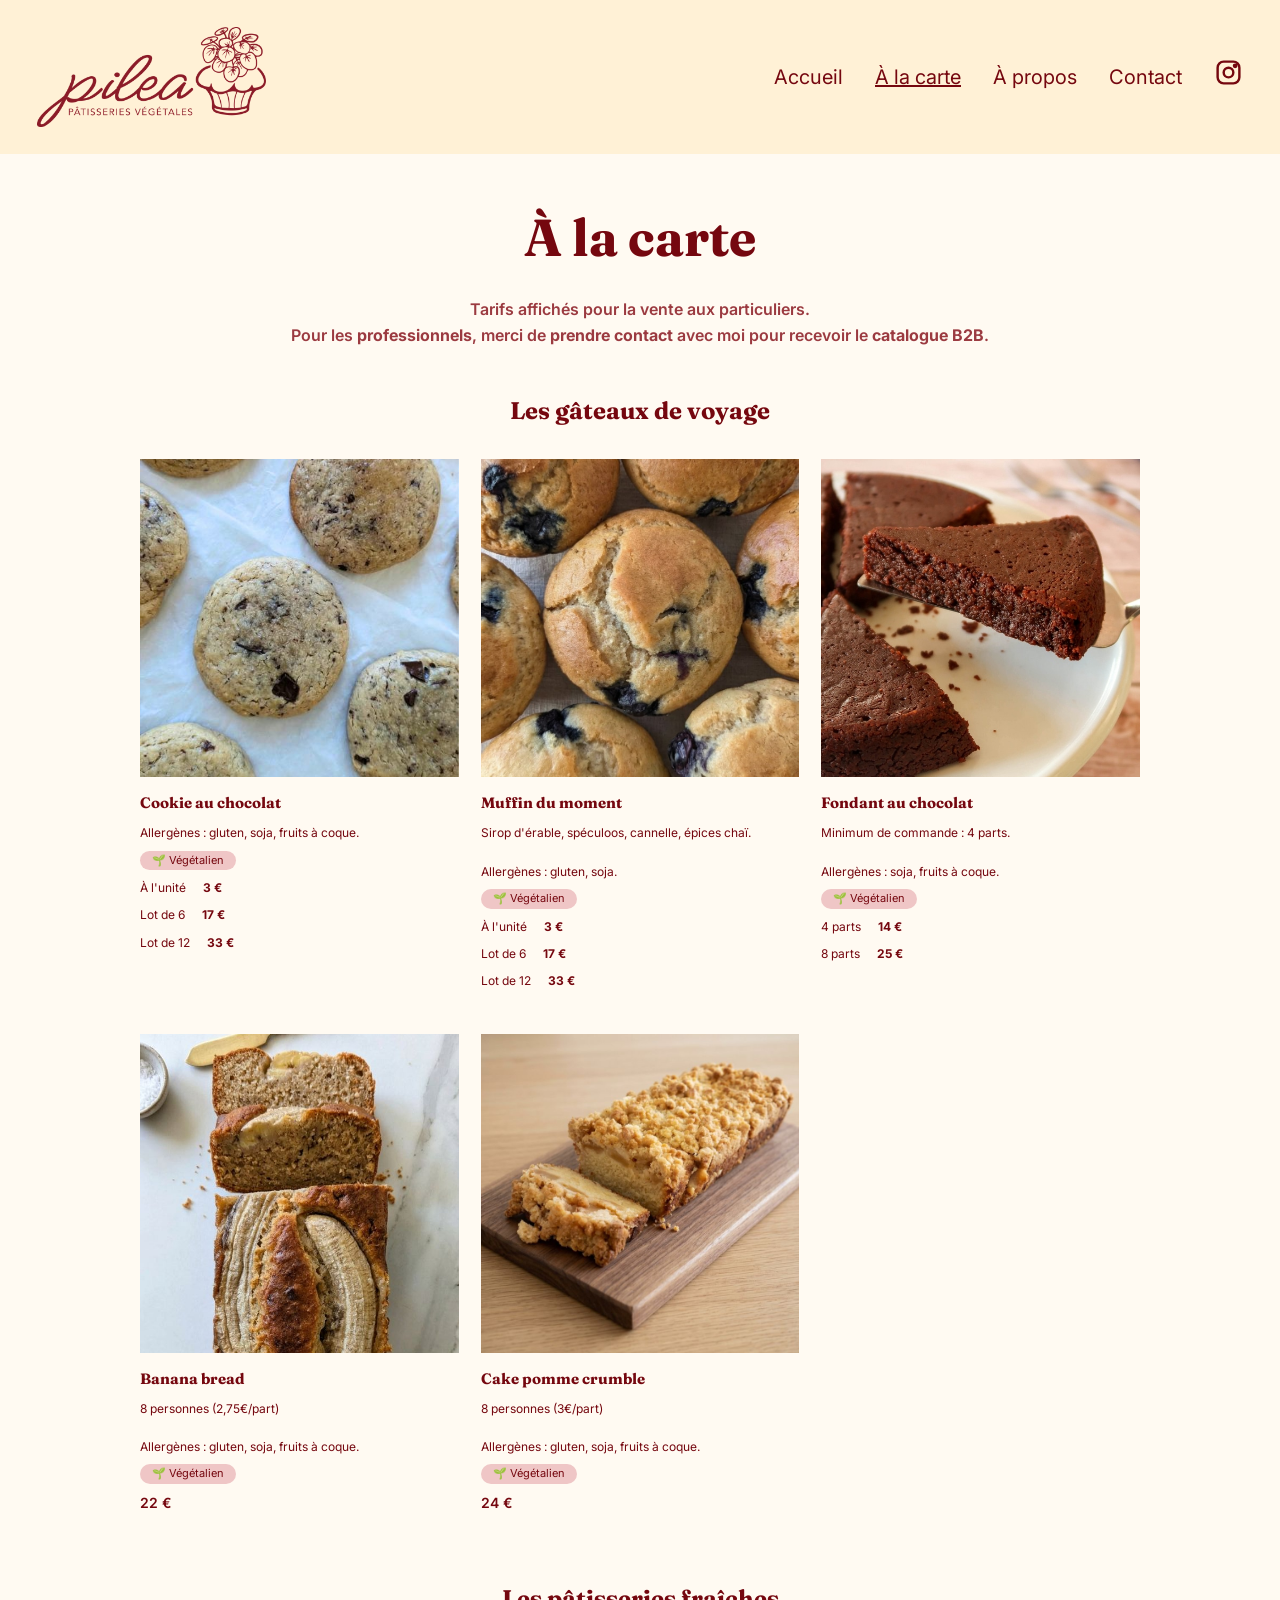
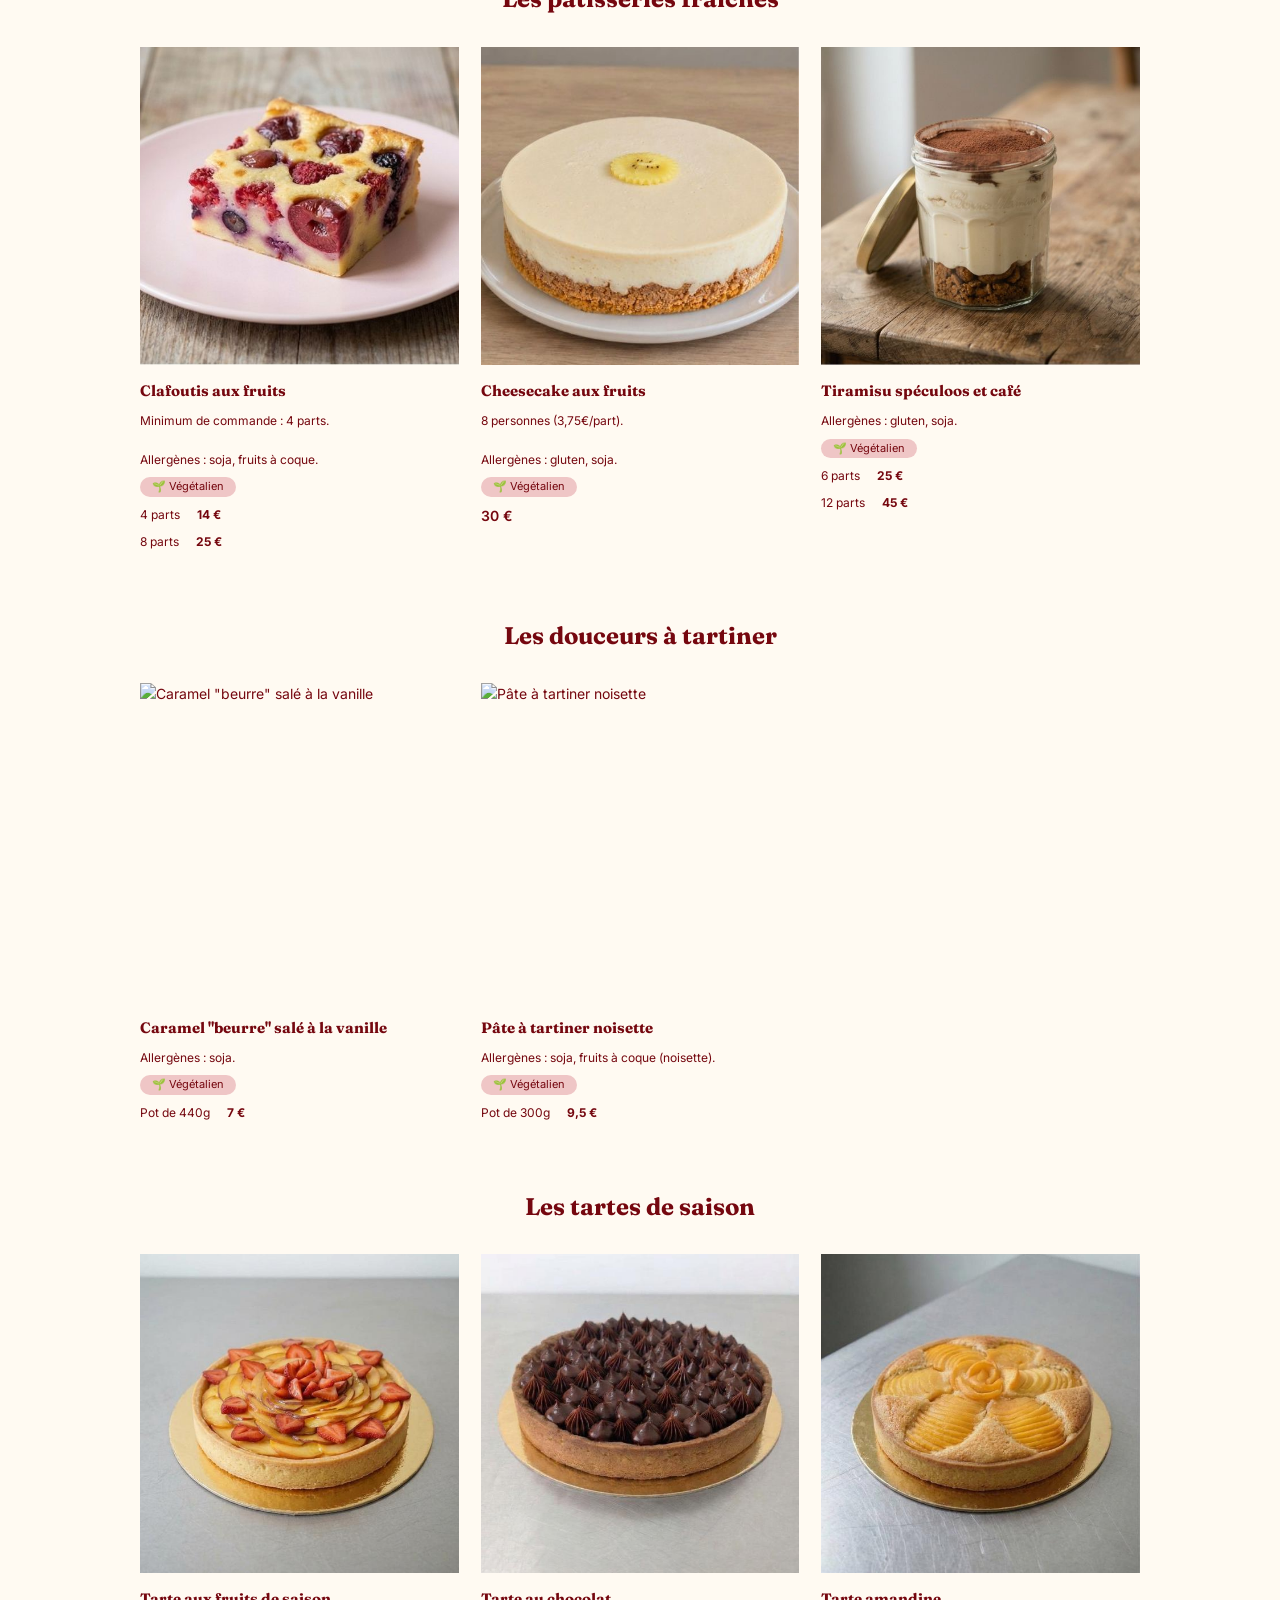
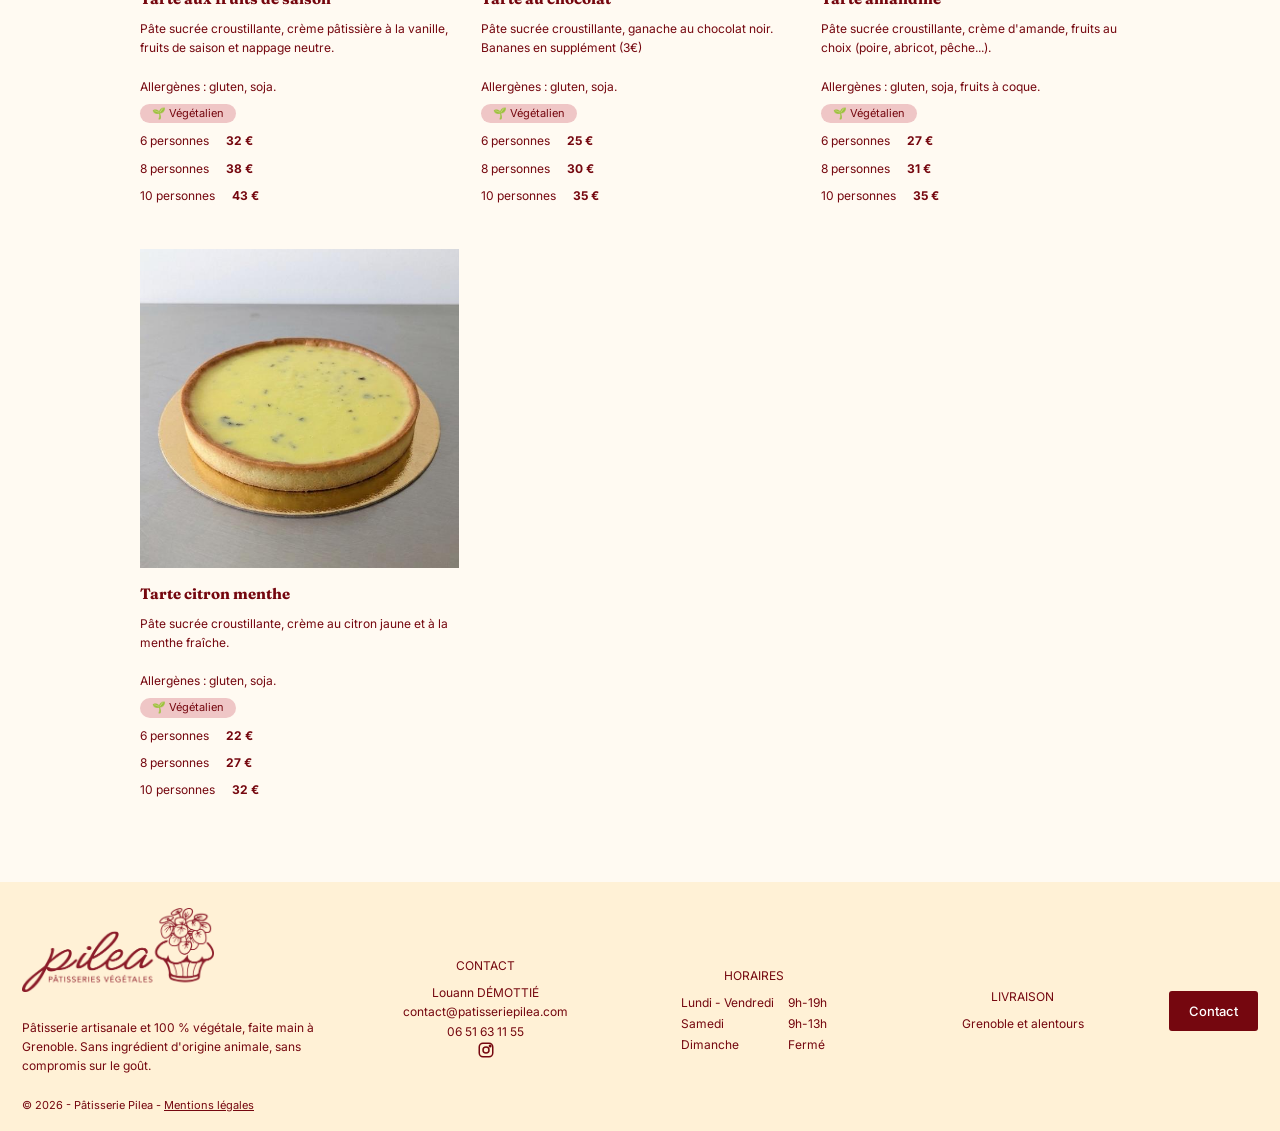
==== carte.html @ 34b0020c "Add files via upload" ====
<!DOCTYPE html>
<html lang="fr">
<head>
  <meta charset="utf-8">
  <meta name="viewport" content="width=device-width, initial-scale=1, viewport-fit=cover">
  <title>Pâtisserie Pilea - À la carte</title>
  <link rel="stylesheet" href="https://fonts.googleapis.com/css2?family=Fraunces:opsz,wght@9..144,400;9..144,600;9..144,700&family=Inter:wght@400;500;600&display=swap">
  <link rel="stylesheet" href="style.css">
  <link rel="icon" href="favicon.ico" sizes="any">
  <link rel="icon" type="image/png" sizes="32x32" href="favicon-32.png">
  <link rel="icon" type="image/png" sizes="192x192" href="favicon-192.png">
  <link rel="apple-touch-icon" href="apple-touch-icon.png">
</head>
<body data-default-page="carte">
  <header>
    <a class="logo" href="index.html#accueil" aria-label="Pâtisserie Pilea – retour à l'accueil"><img src="images/logo-pilea.png" alt="Pilea – Pâtisseries végétales"></a>
    <nav>
      <a href="index.html#accueil" data-p="accueil">Accueil</a>
      <a href="carte.html#carte" data-p="carte">À la carte</a>
      <a href="propos.html#apropos" data-p="apropos">À propos</a>
      <a href="contact.html#contact" data-p="contact">Contact</a>
      <a class="ig" href="https://www.instagram.com/patisserie_pilea/" aria-label="Instagram" target="_blank" rel="noopener">
        <svg viewBox="0 0 24 24" fill="none" stroke="currentColor" stroke-width="2">
          <rect x="3" y="3" width="18" height="18" rx="5"/>
          <circle cx="12" cy="12" r="4"/>
          <circle cx="17.5" cy="6.5" r="1" fill="currentColor"/>
        </svg>
      </a>
    </nav>
  </header>

  <main>
    <section class="page hero" id="accueil">
      <h1>La gourmandise<br>a du bon.</h1>
      <p>Des pâtisseries artisanales et 100% végétales, pour toutes vos envies gourmandes !<br>Petites ou grandes occasions, commande ponctuelle ou collaboration professionnelle : il y a toujours une bonne raison de se faire plaisir avec Pilea 🌱</p>
      <div class="hero-btns">
        <a class="btn" href="carte.html#carte">Voir la carte</a>
        <a class="btn" href="contact.html#contact">Organiser un événement</a>
        <a class="btn" href="contact.html#contact">Devenir partenaire professionnel</a>
      </div>
    </section>

    <section class="page" id="carte">
      <div class="menu">
        <h1 class="title" style="padding-bottom:18px">À la carte</h1>
        <p class="intro">Tarifs affichés pour la vente aux particuliers.<br>Pour les <b>professionnels</b>, merci de <b>prendre contact</b> avec moi pour recevoir le <b>catalogue B2B</b>.</p>
        <h2>Les gâteaux de voyage</h2>
        <div class="grid" id="g1"></div>
        <h2>Les pâtisseries fraîches</h2>
        <div class="grid" id="g2"></div>
        <h2>Les douceurs à tartiner</h2>
        <div class="grid" id="g4"></div>
        <h2>Les tartes de saison</h2>
        <div class="grid" id="g3"></div>
      </div>
    </section>

    <section class="page" id="apropos">
      <div class="band"><h1 class="title" style="padding:40px 16px">À propos</h1></div>
      <div class="split">
        <img data-k="piping" alt="Dressage d'une crème à la poche">
        <div class="txt" style="background:var(--bg)">
          <h2>L'univers de Pilea</h2>
          <p>Le Pilea est une plante qui grandit et se multiplie, symbole de mon envie de faire de Pâtisserie Pilea un <b>projet vivant</b>, appelé à grandir et <b>se partager</b>.</p>
          <p>Titulaire du CAP Pâtissier, j'ai exploré différents univers, de la boulangerie traditionnelle au coffee shop vegan, en passant par la restauration et la production à grande échelle. Ces expériences ont nourri une même envie : créer une pâtisserie qui ait du sens, <b>sans renoncer au plaisir</b>.</p>
          <p>Végétarienne pour des raisons éthiques et écologiques, j'ai découvert la pâtisserie végétale avec curiosité, mais aussi quelques appréhensions. Pourtant, j'ai vite réalisé qu'elle pouvait être tout aussi gourmande que la pâtisserie traditionnelle, et parfois même davantage ! <b>Se faire plaisir</b> tout en étant <b>en accord avec mes convictions</b>, c'est possible.</p>
        </div>
      </div>
      <div class="split band">
        <div class="txt">
          <h2 style="font-weight:400">La pâtisserie végétale :<br><b style="font-weight:700">un terrain de jeu infini</b></h2>
          <p>Avec un peu de curiosité et beaucoup de gourmandise, la pâtisserie végétale est illimitée et sans compromis.</p>
          <p>Pilea Pâtisserie, c'est <b>partager cette conviction avec vous</b>, une création après l'autre.</p>
        </div>
        <img data-k="brownie" alt="Brownies vegan">
      </div>
    </section>

    <section class="page" id="contact">
      <div class="split band">
        <form id="f">
          <label for="n">Nom *</label><input id="n" type="text" required>
          <label for="e">E-mail *</label><input id="e" type="email" required>
          <label for="t">Téléphone *</label><input id="t" type="tel" required>
          <label>Type de demande *</label>
          <div class="radios">
            <label><input type="radio" name="r" value="Particulier" required>Particulier</label>
            <label><input type="radio" name="r" value="Professionnel">Professionnel</label>
            <label><input type="radio" name="r" value="Événement">Événement</label>
          </div>
          <label for="m">Demande</label><textarea id="m" rows="5"></textarea>
          <button class="send" type="submit">Envoyer</button>
          <p id="msg" role="status" style="margin:10px 0 0"></p>
        </form>
        <img data-k="fraises" alt="Tartelettes aux fraises">
      </div>
    </section>

    <section class="page legal-wrap" id="mentions">
      <h1 class="title">Mentions légales &amp; Confidentialité</h1>
      <div class="legal">
        <p>Conformément à l'article 6 de la loi n° 2004-575 du 21 juin 2004 pour la confiance dans l'économie numérique (LCEN), voici les informations légales relatives au site <b>patisseriepilea.com</b>.</p>

        <h2>1. Éditeur du site</h2>
        <ul>
          <li>Dénomination commerciale : Pâtisserie Pilea</li>
          <li>Forme juridique : Entrepreneur individuel (EI) – micro-entreprise</li>
          <li>Nom &amp; prénom de l'entrepreneur : Louann Démottié</li>
          <li>Activité : pâtisserie artisanale 100 % végétale</li>
          <li>Adresse du siège / domicile professionnel : Boulevard Clémenceau, 38100 Grenoble, France</li>
          <li>SIREN / SIRET : 132 285 040 / 132 285 040 00011</li>
          <li>Immatriculation au Répertoire des métiers : 132 285 040 RM 38</li>
          <li>TVA : TVA non applicable, art. 293 B du Code général des impôts (CGI)</li>
          <li>Téléphone : 06 51 63 11 55</li>
          <li>Adresse e-mail : <a href="mailto:contact@patisseriepilea.com">contact@patisseriepilea.com</a></li>
          <li>Site web : <a href="https://patisseriepilea.com">https://patisseriepilea.com</a></li>
        </ul>

        <h2>2. Directeur de la publication</h2>
        <ul>
          <li>Louann Démottié, entrepreneur individuel, éditrice du site.</li>
          <li>Contact : <a href="mailto:contact@patisseriepilea.com">contact@patisseriepilea.com</a></li>
        </ul>

        <h2>3. Hébergement et nom de domaine</h2>
        <ul>
          <li>Hébergeur : GitHub, Inc. (service GitHub Pages)</li>
          <li>Adresse : 88 Colin P. Kelly Jr. Street, San Francisco, CA 94107, États-Unis</li>
          <li>Téléphone : +1 877 448 4820</li>
          <li>Site web : <a href="https://pages.github.com">https://pages.github.com</a></li>
          <li>Nom de domaine et messagerie : OVH SAS, 2 rue Kellermann, 59100 Roubaix, France – <a href="https://www.ovhcloud.com">https://www.ovhcloud.com</a></li>
        </ul>

        <h2>4. Propriété intellectuelle</h2>
        <p>L'ensemble des contenus de ce site (textes, photographies, visuels, logo, mise en page) est protégé par le droit d'auteur. Sauf mention contraire, tous droits sont réservés à Pâtisserie Pilea. Toute reproduction, représentation, modification ou diffusion, totale ou partielle, sans autorisation écrite préalable est interdite.</p>

        <h2>5. Protection des données personnelles (RGPD)</h2>
        <p>Conformément au Règlement général sur la protection des données (RGPD) et à la loi « Informatique et Libertés » du 6 janvier 1978 modifiée :</p>
        <ul>
          <li>Responsable du traitement : Pâtisserie Pilea, représentée par Louann Démottié (<a href="mailto:contact@patisseriepilea.com">contact@patisseriepilea.com</a>).</li>
          <li>Données collectées : via le formulaire de contact, votre nom, votre adresse e-mail, votre numéro de téléphone, le type de demande et le contenu de votre message.</li>
          <li>Finalités : répondre à vos demandes, établir des devis et des contrats, et assurer le suivi de la relation client.</li>
          <li>Base légale : votre consentement (envoi volontaire du formulaire) et, lorsque vous demandez un devis ou une commande, l'exécution de mesures précontractuelles prises à votre demande.</li>
          <li>Conservation : les données sont conservées le temps nécessaire au traitement de votre demande, puis au maximum 3 ans après le dernier contact pour les prospects, ou selon les obligations légales pour les documents comptables.</li>
          <li>Destinataires : aucune donnée personnelle n'est vendue ni cédée à des tiers. Elles sont accessibles uniquement à Pâtisserie Pilea et à ses prestataires techniques strictement nécessaires : le service d'acheminement du formulaire (FormSubmit) et la messagerie OVH. Certains prestataires peuvent être situés hors de l'Union européenne ; les transferts sont alors encadrés conformément au RGPD.</li>
          <li>Vos droits : vous disposez d'un droit d'accès, de rectification, d'effacement, de limitation du traitement, d'opposition, de portabilité de vos données, ainsi que du droit de retirer votre consentement à tout moment et de définir des directives sur le sort de vos données après votre décès. Pour exercer ces droits, écrivez à : <a href="mailto:contact@patisseriepilea.com">contact@patisseriepilea.com</a>. Une réponse vous sera apportée dans un délai maximal d'un mois.</li>
          <li>Réclamation : si vous estimez que vos droits ne sont pas respectés, vous pouvez adresser une réclamation à la CNIL (Commission nationale de l'informatique et des libertés), 3 place de Fontenoy, TSA 80715, 75334 Paris Cedex 07, sur <a href="https://www.cnil.fr">cnil.fr</a>.</li>
        </ul>

        <h2>6. Cookies et services tiers</h2>
        <ul>
          <li>Ce site n'utilise aucun cookie publicitaire, de suivi ou de mesure d'audience.</li>
          <li>Les polices de caractères sont chargées depuis le service Google Fonts, ce qui transmet votre adresse IP à Google lors de la consultation du site.</li>
          <li>Comme tout hébergeur, GitHub peut enregistrer des données techniques de connexion (adresse IP, date et heure de consultation).</li>
          <li>Le site contient des liens vers des sites tiers (par exemple Instagram), dont Pâtisserie Pilea n'est pas responsable du contenu ni des pratiques de confidentialité.</li>
        </ul>

        <h2>7. Médiation de la consommation</h2>
        <p>Conformément aux articles L.611-1 et suivants du Code de la consommation, tout consommateur a le droit de recourir gratuitement à un médiateur de la consommation en vue de la résolution amiable d'un litige qui l'oppose à un professionnel. Médiateur désigné : [nom, adresse postale et site web du médiateur à compléter].</p>

        <h2>8. Droit applicable</h2>
        <p>Le présent site et ses mentions légales sont soumis au droit français. Pour toute question relative à ces mentions, vous pouvez écrire à <a href="mailto:contact@patisseriepilea.com">contact@patisseriepilea.com</a>.</p>
        <p>Dernière mise à jour : 12 novembre 2026.</p>
      </div>
    </section>
  </main>

  <footer>
    <div>
      <a class="logo" href="index.html#accueil" aria-label="Pâtisserie Pilea – retour à l'accueil"><img src="images/logo-pilea.png" alt="Pilea – Pâtisseries végétales"></a>
      <p>Pâtisserie artisanale et 100 % végétale, faite main à Grenoble. Sans ingrédient d'origine animale, sans compromis sur le goût.</p>
    </div>
    <div class="c">
      <h4>CONTACT</h4>
      Louann DÉMOTTIÉ<br>
      <a href="mailto:contact@patisseriepilea.com" style="text-decoration:none">contact@patisseriepilea.com</a><br>
      06 51 63 11 55<br>
      <a class="ig" href="https://www.instagram.com/patisserie_pilea/" aria-label="Instagram" target="_blank" rel="noopener">
        <svg viewBox="0 0 24 24" fill="none" stroke="currentColor" stroke-width="2">
          <rect x="3" y="3" width="18" height="18" rx="5"/>
          <circle cx="12" cy="12" r="4"/>
          <circle cx="17.5" cy="6.5" r="1" fill="currentColor"/>
        </svg>
      </a>
    </div>
    <div>
      <h4>HORAIRES</h4>
      <div class="hrs">
        <span>Lundi - Vendredi</span><span>9h-19h</span>
        <span>Samedi</span><span>9h-13h</span>
        <span>Dimanche</span><span>Fermé</span>
      </div>
    </div>
    <div class="c">
      <h4>LIVRAISON</h4>Grenoble et alentours
    </div>
    <a class="btn fbtn" href="contact.html#contact">Contact</a>
    <div class="copy">© 2026 - Pâtisserie Pilea - <a href="index.html#mentions">Mentions légales</a></div>
  </footer>

  <script src="script.js"></script>
</body>
</html>
---- style.css ----
:root {
--bg: #FFFAF2;
--cream: #FFF1D6;
--wine: #75070F;
--rose: #EFC6C6;
--soft: #9B3A40;
color-scheme: light;
box-sizing: border-box;
padding-top: env(safe-area-inset-top, 0px);
padding-bottom: env(safe-area-inset-bottom, 0px);
}

html {
scroll-padding-top: env(safe-area-inset-top, 0px);
}

*, *:before, *:after {
box-sizing: inherit;
}

body {
margin: 0;
background: var(--bg);
color: var(--wine);
font: 14px/1.6 Inter, Arial, sans-serif;
}

h1, h2, h3, .logo {
font-family: Fraunces, Georgia, serif;
margin: 0;
}

a {
color: inherit;
}

header {
background: var(--cream);
display: flex;
justify-content: space-between;
align-items: center;
gap: 16px;
flex-wrap: wrap;
padding: 27px 37px;
}

.logo {
font-size: 48px;
font-weight: 700;
text-decoration: none;
line-height: 1.1;
display: block;
}

.logo img {
display: block;
height: 100px;
width: auto;
max-width: 100%;
}

.tag {
font: 500 16px Inter;
letter-spacing: .2em;
text-transform: uppercase;
display: block;
}

nav {
display: flex;
gap: 32px;
align-items: center;
font-size: 20px;
}

nav a {
text-decoration: none;
}

nav a.on {
text-decoration: underline;
}

nav svg, .ig svg {
width: 29px;
height: 29px;
}

.page:not(.on) {
display: none;
}

.page.on {
display: block;
}

.band {
background: var(--wine);
color: #fff;
}

.hero {
background: var(--cream) center 35%/cover no-repeat;
min-height: max(calc(100vh - 130px), 60vw);
min-height: max(calc(100svh - 130px), 60vw);
flex-direction: column;
justify-content: center;
padding: 64px 8vw;
}

.hero.on {
display: flex;
}

.hero h1 {
font-size: clamp(38px, 8vw, 92px);
line-height: 1;
font-weight: 700;
}

.hero p {
font: 400 clamp(20px, 2.6vw, 28px)/1.4 Fraunces, serif;
max-width: 26em;
margin: 24px 0 32px;
}

.btn {
display: inline-block;
background: var(--wine);
color: #fff;
border: 0;
padding: 12px 28px;
font: 500 13px Inter;
border-radius: 3px;
text-decoration: none;
cursor: pointer;
align-self: flex-start;
}

.hero-btns {
display: flex;
flex-wrap: wrap;
gap: 12px;
}

.btn:focus-visible, input:focus-visible, textarea:focus-visible, nav a:focus-visible {
outline: 2px solid var(--rose);
outline-offset: 2px;
}

.title {
font-size: clamp(36px, 5vw, 52px);
text-align: center;
padding: 42px 16px;
font-weight: 700;
}

.split {
display: grid;
grid-template-columns: 1fr 1fr;
}

.split > * {
min-height: 340px;
}

.split img {
width: 100%;
height: 100%;
object-fit: cover;
display: block;
}

.txt {
display: flex;
flex-direction: column;
justify-content: center;
align-items: center;
text-align: center;
padding: 40px 8%;
gap: 14px;
}

.txt p {
margin: 0;
max-width: 34em;
}

.txt h2 {
font-size: clamp(28px, 3.4vw, 40px);
}

.menu {
max-width: 1040px;
margin: 0 auto;
padding: 0 20px 60px;
text-align: center;
}

.menu .intro {
color: var(--soft);
font-weight: 600;
font-size: 16px;
margin: 0 0 6px;
}

.menu h2 {
font-size: 24px;
margin-top: 44px;
margin-bottom: 28px;
}

.menu .sub {
color: var(--soft);
font-size: 12px;
max-width: 50em;
margin: 4px auto 20px;
}

.grid {
display: grid;
grid-template-columns: repeat(auto-fill, minmax(250px, 1fr));
gap: 22px;
text-align: left;
}

/* Cartes produits : même espacements qu'avant, mais sans bulle ni encadré */
.card {
display: flex;
flex-direction: column;
align-items: flex-start;
gap: 8px;
background: none;
border: 0;
border-radius: 0;
padding: 0 0 22px;
}

.card img {
display: block;
width: 100%;
aspect-ratio: 1;
object-fit: cover;
border-radius: 0;
}

.card h3 {
font-size: 15px;
margin-top: 6px;
}

.card p {
margin: 0;
font-size: 12px;
}

/* Espace entre le libellé (ex. « Lot de 6 ») et son prix */
.card p b {
margin-left: 14px;
}

.badge {
background: var(--rose);
border-radius: 99px;
padding: 1px 12px;
font-size: 11px;
}

.price {
font-weight: 600;
}

form {
display: flex;
flex-direction: column;
gap: 6px;
padding: 36px 8%;
font-size: 12px;
}

label {
margin-top: 12px;
}

input[type=text], input[type=email], input[type=tel], textarea {
width: 100%;
background: transparent;
border: 1px solid rgba(255, 255, 255, .45);
color: #fff;
padding: 10px;
font: inherit;
font-size: 13px;
}

.radios {
display: flex;
gap: 22px;
flex-wrap: wrap;
}

.radios label {
margin: 0;
display: flex;
gap: 7px;
align-items: center;
}

.send {
background: var(--bg);
color: var(--wine);
border: 0;
padding: 11px;
margin-top: 20px;
font: inherit;
cursor: pointer;
}

.legal {
max-width: 900px;
margin: 0 auto;
padding: 40px 24px 70px;
font-size: 12px;
color: #fff;
}

.legal h2 {
font: 600 13px Inter;
margin: 26px 0 8px;
}

.legal ul {
margin: 0;
padding-left: 22px;
}

.legal-wrap {
background: var(--wine);
}

.legal-wrap .title {
color:#fff2db;
text-align: left;
max-width: 900px;
margin: 0 auto;
padding: 42px 24px 0;
}

footer {
background: var(--cream);
display: grid;
grid-template-columns: 1.3fr 1fr 1fr 1fr auto;
gap: 24px;
align-items: start;
padding: 26px 22px 16px;
font-size: 12px;
}

footer h4 {
font: 400 12px Inter;
margin: 0 0 10px;
text-align: center;
}

footer .logo img {
height: 84px;
margin-bottom: 26px;
}

footer .ig svg {
width: 18px;
height: 18px;
}

footer p {
margin: 6px 0 0;
}

.c {
text-align: center;
}

.hrs {
display: grid;
grid-template-columns: auto auto;
gap: 2px 14px;
justify-content: center;
}

.copy {
grid-column: 1/-1;
font-size: 11px;
}

/* Bandeau du bas (ordinateur) : copyright sous le texte à gauche,
   Contact / Horaires / Livraison / bouton centrés verticalement */
@media (min-width: 761px) {
footer {
row-gap: 0;
}
footer > div:nth-child(1) {
grid-column: 1;
grid-row: 1;
}
footer > .copy {
grid-column: 1;
grid-row: 2;
margin-top: 22px;
}
footer > div:nth-child(n+2):not(.copy), footer > .fbtn {
grid-row: 1 / span 2;
align-self: center;
}
}

.fbtn {
padding: 12px 20px;
}

@media(max-width: 760px) {
.hero-btns {
display: grid;
grid-template-columns: repeat(3, 1fr);
gap: 8px;
}
.hero-btns .btn {
align-self: stretch;
display: flex;
align-items: center;
justify-content: center;
text-align: center;
padding: 12px 6px;
font-size: 12px;
line-height: 1.25;
min-height: 52px;
}
header {
justify-content: center;
text-align: center;
padding: 18px 14px;
}
.logo img {
height: 62px;
}
footer .logo img {
height: 70px;
}
.tag {
font-size: 10.5px;
letter-spacing: .12em;
}
nav {
gap: 10px 18px;
flex-wrap: wrap;
font-size: 16px;
justify-content: center;
}
.hero {
padding: 48px 6vw;
background-position: 50% center;
}
.split > * {
min-height: 240px;
}
.txt {
padding: 32px 7%;
}
form {
padding: 28px 6%;
}
.menu {
padding: 0 14px 50px;
}
.split {
grid-template-columns: 1fr;
}
footer {
grid-template-columns: 1fr;
}
.fbtn {
justify-self: start;
}
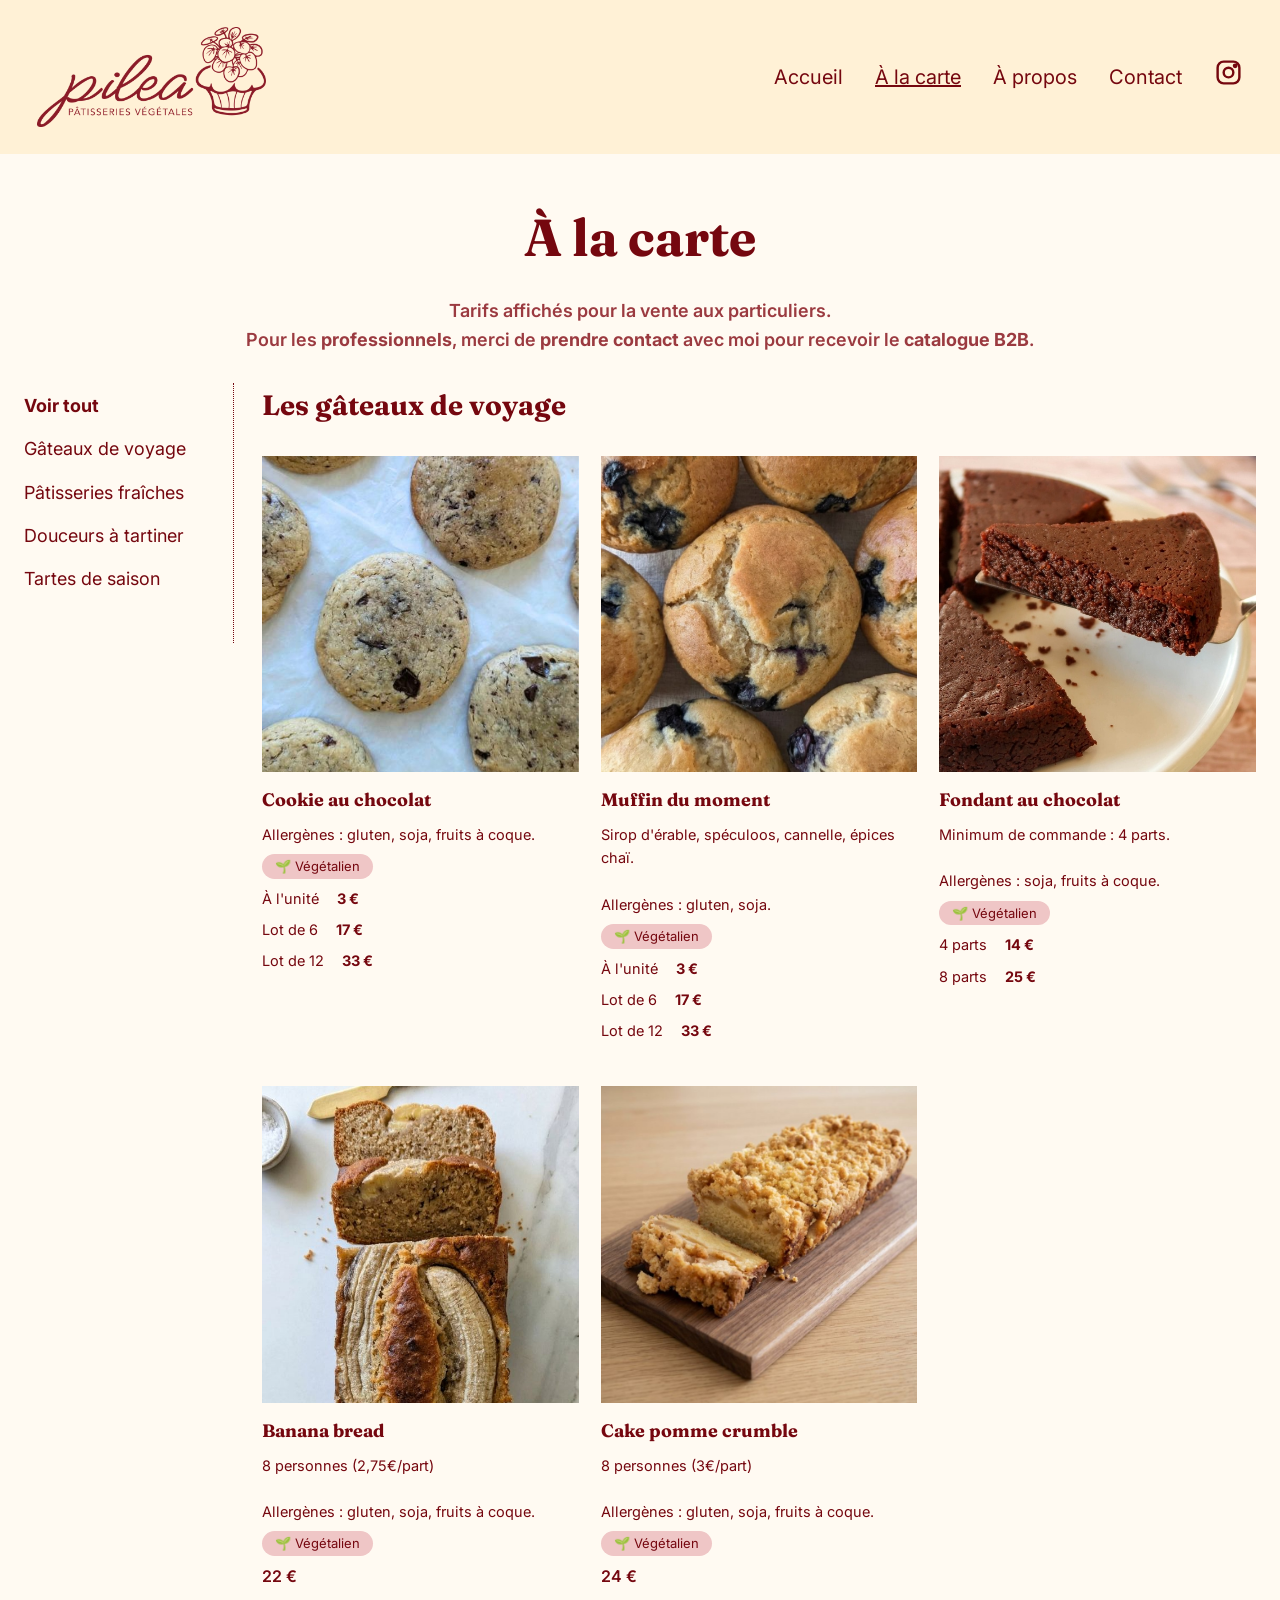
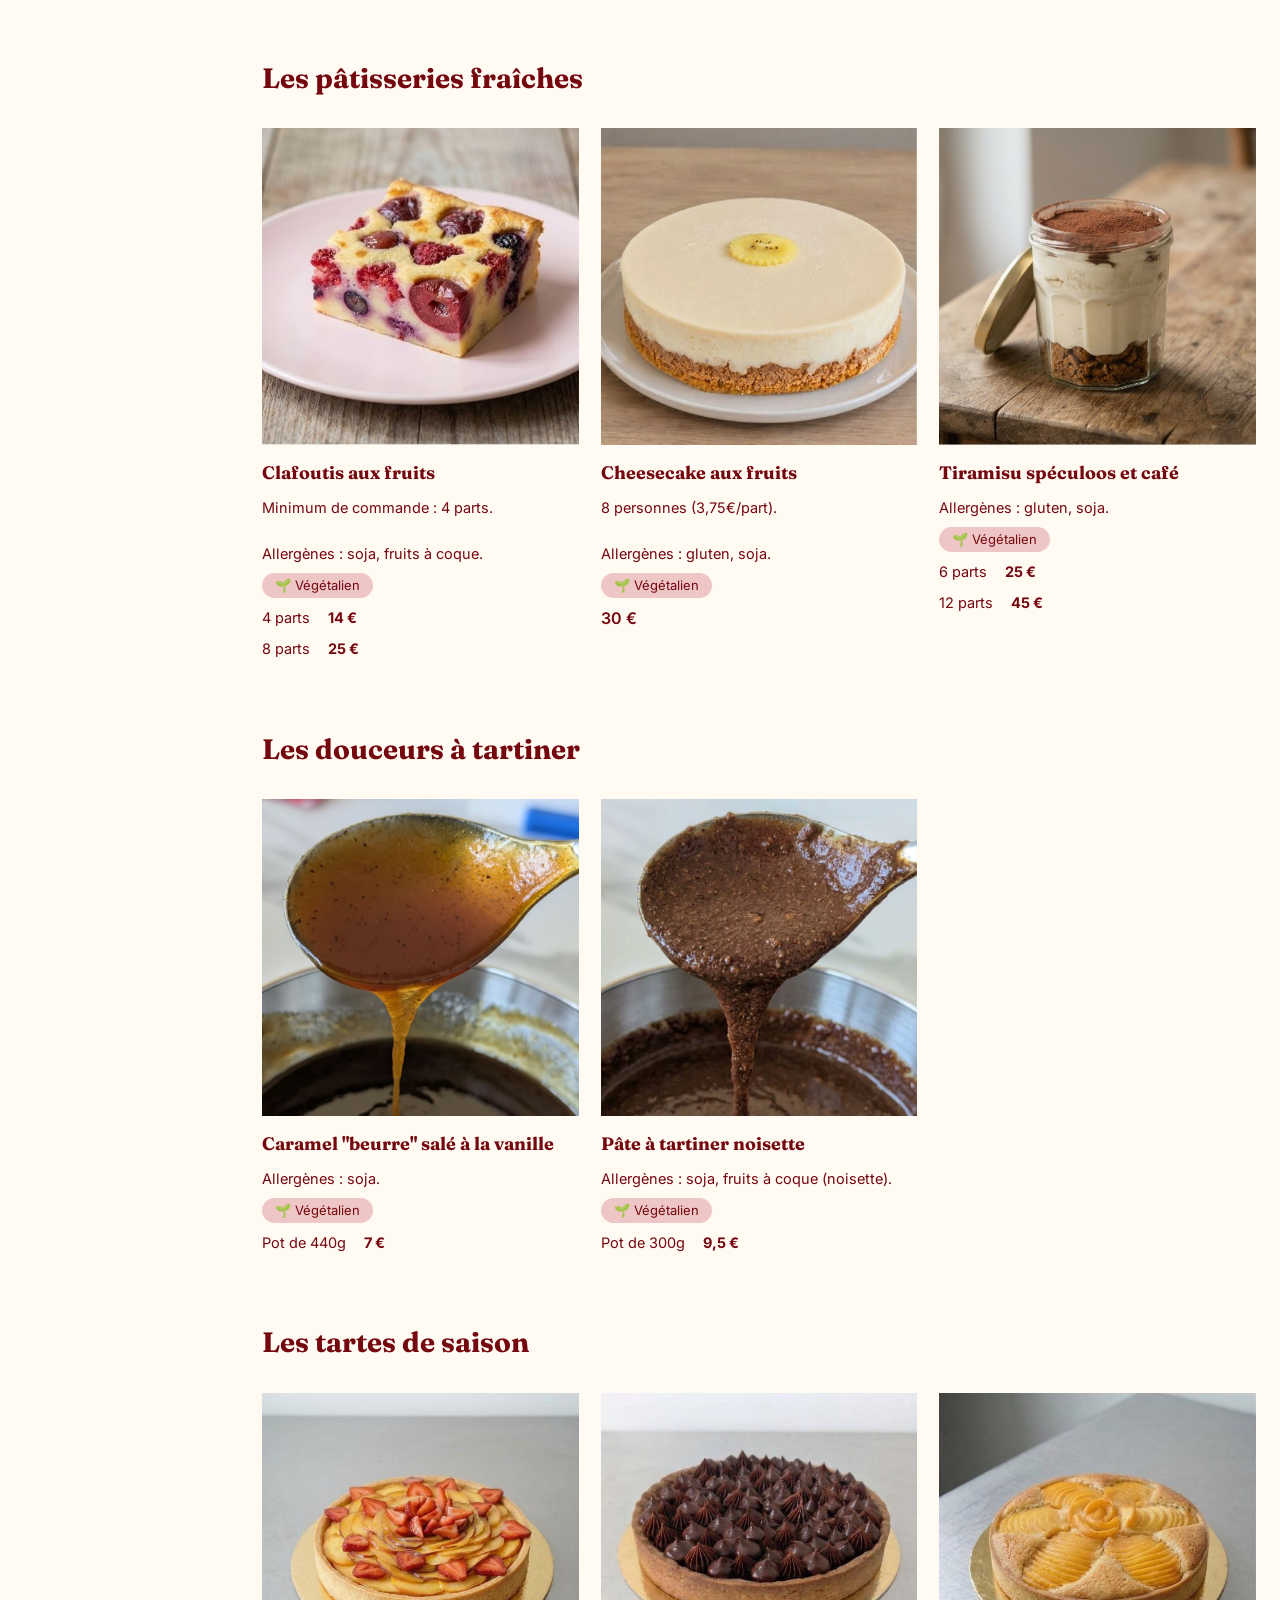
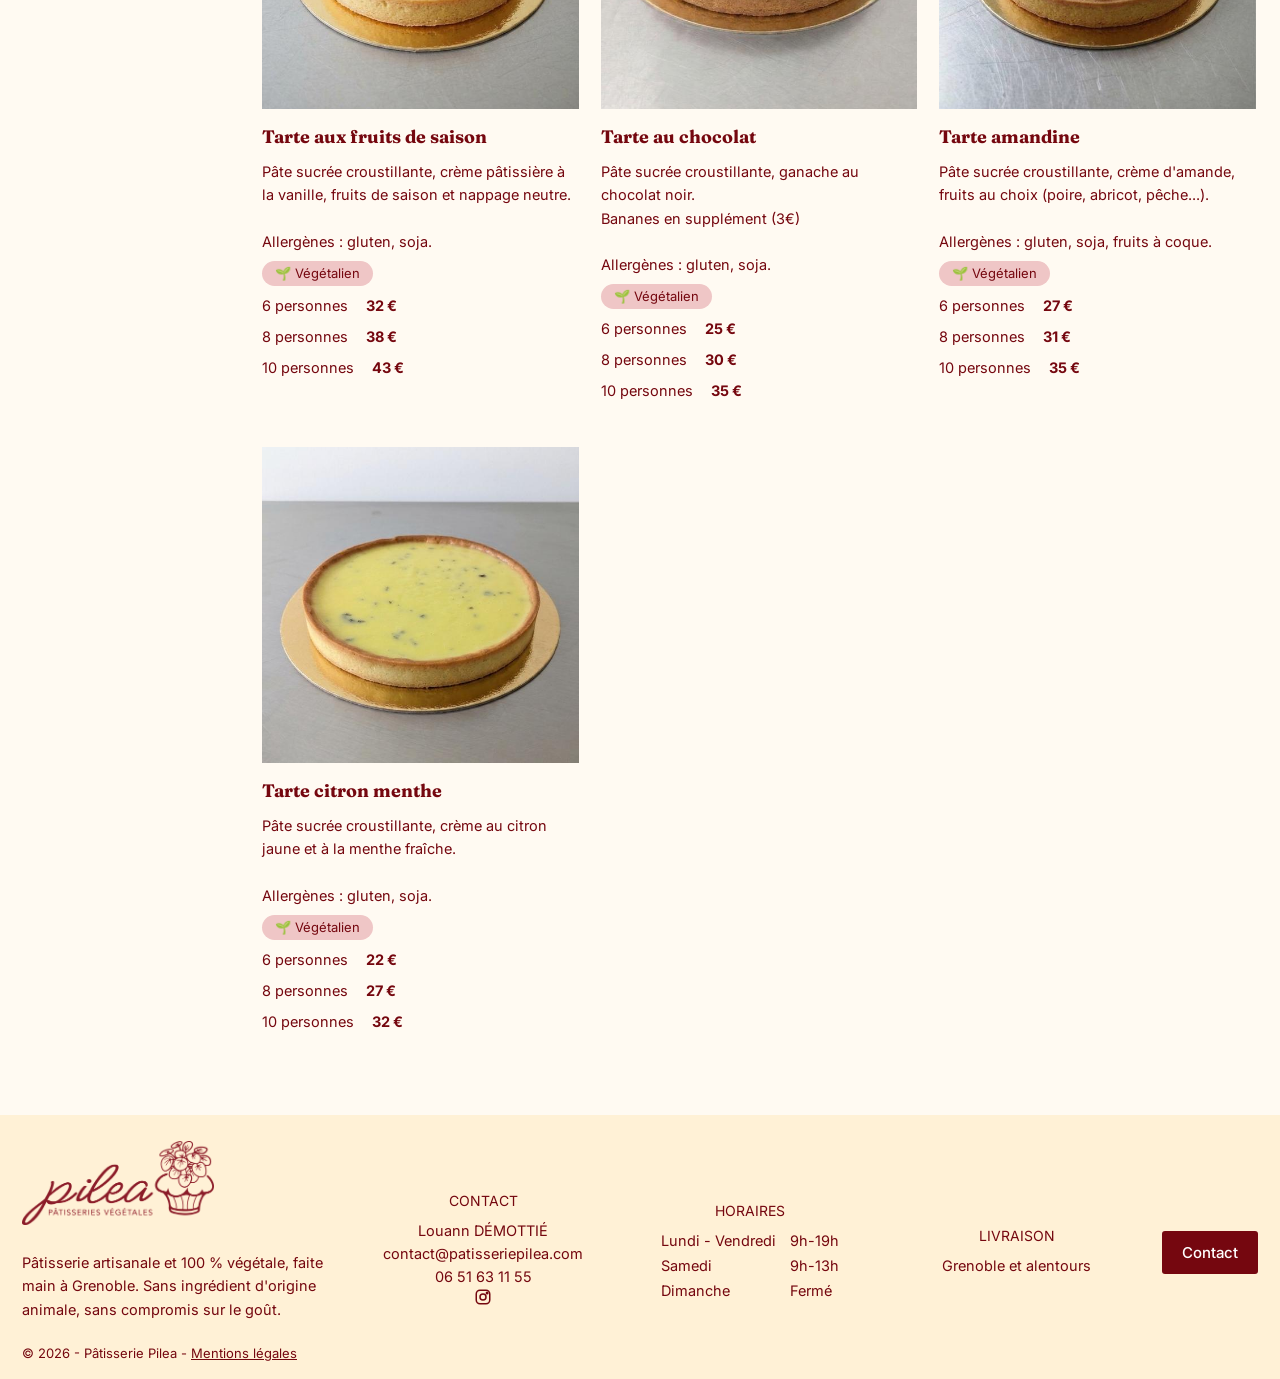
==== commit 9539a6a5: "Add files via upload" ====
--- a/carte.html
+++ b/carte.html
@@ -44,19 +44,41 @@
       <div class="menu">
         <h1 class="title" style="padding-bottom:18px">À la carte</h1>
         <p class="intro">Tarifs affichés pour la vente aux particuliers.<br>Pour les <b>professionnels</b>, merci de <b>prendre contact</b> avec moi pour recevoir le <b>catalogue B2B</b>.</p>
-        <h2>Les gâteaux de voyage</h2>
-        <div class="grid" id="g1"></div>
-        <h2>Les pâtisseries fraîches</h2>
-        <div class="grid" id="g2"></div>
-        <h2>Les douceurs à tartiner</h2>
-        <div class="grid" id="g4"></div>
-        <h2>Les tartes de saison</h2>
-        <div class="grid" id="g3"></div>
+        <div class="carte-layout">
+          <nav class="carte-nav" aria-label="Sections de la carte">
+            <button type="button" data-s="all" class="on" aria-current="true">Voir tout</button>
+            <button type="button" data-s="0">Gâteaux de voyage</button>
+            <button type="button" data-s="1">Pâtisseries fraîches</button>
+            <button type="button" data-s="2">Douceurs à tartiner</button>
+            <button type="button" data-s="3">Tartes de saison</button>
+          </nav>
+          <div class="carte-content all">
+          <section class="carte-sec" data-s="0">
+            <h2>Les gâteaux de voyage</h2>
+            <div class="grid" id="g1"></div>
+            <div class="next-wrap"><span>Suivant</span><button type="button" class="btn next" data-go="1">Pâtisseries fraîches</button></div>
+          </section>
+          <section class="carte-sec" data-s="1">
+            <h2>Les pâtisseries fraîches</h2>
+            <div class="grid" id="g2"></div>
+            <div class="next-wrap"><span>Suivant</span><button type="button" class="btn next" data-go="2">Douceurs à tartiner</button></div>
+          </section>
+          <section class="carte-sec" data-s="2">
+            <h2>Les douceurs à tartiner</h2>
+            <div class="grid" id="g4"></div>
+            <div class="next-wrap"><span>Suivant</span><button type="button" class="btn next" data-go="3">Tartes de saison</button></div>
+          </section>
+          <section class="carte-sec" data-s="3">
+            <h2>Les tartes de saison</h2>
+            <div class="grid" id="g3"></div>
+          </section>
+          </div>
+        </div>
       </div>
     </section>
 
     <section class="page" id="apropos">
-      <div class="band"><h1 class="title" style="padding:40px 16px">À propos</h1></div>
+      <div class="band"><h1 class="title">À propos</h1></div>
       <div class="split">
         <img data-k="piping" alt="Dressage d'une crème à la poche">
         <div class="txt" style="background:var(--bg)">
--- a/style.css
+++ b/style.css
@@ -22,7 +22,7 @@
 margin: 0;
 background: var(--bg);
 color: var(--wine);
-font: 14px/1.6 Inter, Arial, sans-serif;
+font: 16px/1.6 Inter, Arial, sans-serif;
 }
 
 h1, h2, h3, .logo {
@@ -130,7 +130,7 @@
 color: #fff;
 border: 0;
 padding: 12px 28px;
-font: 500 13px Inter;
+font: 500 15px Inter;
 border-radius: 3px;
 text-decoration: none;
 cursor: pointer;
@@ -190,29 +190,38 @@
 font-size: clamp(28px, 3.4vw, 40px);
 }
 
+.txt p {
+font-size: 17px;
+line-height: 1.55;
+}
+
+#apropos .band .title {
+padding: 22px 16px;
+}
+
 .menu {
-max-width: 1040px;
+max-width: 1360px;
 margin: 0 auto;
-padding: 0 20px 60px;
+padding: 0 24px 60px;
 text-align: center;
 }
 
 .menu .intro {
 color: var(--soft);
 font-weight: 600;
-font-size: 16px;
+font-size: 18px;
 margin: 0 0 6px;
 }
 
 .menu h2 {
-font-size: 24px;
+font-size: 28px;
 margin-top: 44px;
 margin-bottom: 28px;
 }
 
 .menu .sub {
 color: var(--soft);
-font-size: 12px;
+font-size: 14px;
 max-width: 50em;
 margin: 4px auto 20px;
 }
@@ -222,6 +231,78 @@
 grid-template-columns: repeat(auto-fill, minmax(250px, 1fr));
 gap: 22px;
 text-align: left;
+}
+
+/* Menu de la carte : liste de sections à gauche, produits à droite */
+.carte-layout {
+display: grid;
+grid-template-columns: 210px 1fr;
+gap: 0 28px;
+text-align: left;
+margin-top: 28px;
+}
+
+.carte-nav {
+display: flex;
+flex-direction: column;
+align-items: flex-start;
+gap: 6px;
+align-self: start;
+position: sticky;
+top: 20px;
+padding: 4px 18px 4px 0;
+border-right: 1px dotted var(--wine);
+min-height: 260px;
+}
+
+.carte-nav button {
+background: none;
+border: 0;
+padding: 7px 0;
+color: var(--wine);
+font: 400 18px/1.3 Inter, Arial, sans-serif;
+text-align: left;
+cursor: pointer;
+}
+
+.carte-nav button:hover {
+text-decoration: underline;
+}
+
+.carte-nav button.on {
+font-weight: 700;
+}
+
+.carte-nav button:focus-visible, .next:focus-visible {
+outline: 2px solid var(--rose);
+outline-offset: 2px;
+}
+
+.carte-content .carte-sec:first-child h2, .carte-content:not(.all) h2 {
+margin-top: 0;
+}
+
+.carte-content h2 {
+text-align: left;
+}
+
+.next-wrap {
+display: flex;
+flex-direction: column;
+align-items: center;
+gap: 10px;
+padding: 36px 0 10px;
+font-size: 17px;
+}
+
+.next-wrap .next {
+align-self: center;
+padding: 16px 28px;
+font-size: 18px;
+}
+
+.carte-content.all .next-wrap {
+display: none;
 }
 
 /* Cartes produits : même espacements qu'avant, mais sans bulle ni encadré */
@@ -245,13 +326,13 @@
 }
 
 .card h3 {
-font-size: 15px;
+font-size: 18px;
 margin-top: 6px;
 }
 
 .card p {
 margin: 0;
-font-size: 12px;
+font-size: 14.5px;
 }
 
 /* Espace entre le libellé (ex. « Lot de 6 ») et son prix */
@@ -262,8 +343,8 @@
 .badge {
 background: var(--rose);
 border-radius: 99px;
-padding: 1px 12px;
-font-size: 11px;
+padding: 2px 13px;
+font-size: 13px;
 }
 
 .price {
@@ -275,7 +356,7 @@
 flex-direction: column;
 gap: 6px;
 padding: 36px 8%;
-font-size: 12px;
+font-size: 15px;
 }
 
 label {
@@ -287,9 +368,9 @@
 background: transparent;
 border: 1px solid rgba(255, 255, 255, .45);
 color: #fff;
-padding: 10px;
+padding: 11px;
 font: inherit;
-font-size: 13px;
+font-size: 16px;
 }
 
 .radios {
@@ -319,12 +400,12 @@
 max-width: 900px;
 margin: 0 auto;
 padding: 40px 24px 70px;
-font-size: 12px;
+font-size: 15px;
 color: #fff;
 }
 
 .legal h2 {
-font: 600 13px Inter;
+font: 600 16px Inter;
 margin: 26px 0 8px;
 }
 
@@ -352,11 +433,11 @@
 gap: 24px;
 align-items: start;
 padding: 26px 22px 16px;
-font-size: 12px;
+font-size: 14.5px;
 }
 
 footer h4 {
-font: 400 12px Inter;
+font: 400 14px Inter;
 margin: 0 0 10px;
 text-align: center;
 }
@@ -388,12 +469,33 @@
 
 .copy {
 grid-column: 1/-1;
-font-size: 11px;
+font-size: 13px;
 }
 
 /* Bandeau du bas (ordinateur) : copyright sous le texte à gauche,
    Contact / Horaires / Livraison / bouton centrés verticalement */
 @media (min-width: 761px) {
+#apropos {
+--blk: clamp(480px, calc(100svh - 330px), 640px);
+}
+#apropos .split > img {
+height: var(--blk);
+min-height: 0;
+}
+#apropos .split > .txt {
+min-height: var(--blk);
+padding: 28px 6%;
+}
+#apropos .txt {
+gap: 12px;
+}
+#apropos .txt p {
+font-size: clamp(15px, 1.2vw, 17px);
+line-height: 1.5;
+}
+#apropos .txt h2 {
+font-size: clamp(26px, 2.8vw, 36px);
+}
 footer {
 row-gap: 0;
 }
@@ -417,6 +519,36 @@
 }
 
 @media(max-width: 760px) {
+.carte-layout {
+grid-template-columns: 1fr;
+gap: 0;
+margin-top: 18px;
+}
+.carte-nav {
+position: static;
+flex-direction: row;
+flex-wrap: wrap;
+gap: 6px 8px;
+padding: 0 0 16px;
+min-height: 0;
+border-right: 0;
+border-bottom: 1px dotted var(--wine);
+margin-bottom: 20px;
+}
+.carte-nav button {
+padding: 8px 14px;
+font-size: 15px;
+border: 1px solid var(--wine);
+border-radius: 99px;
+}
+.carte-nav button.on {
+background: var(--wine);
+color: #fff;
+}
+.next-wrap .next {
+font-size: 16px;
+padding: 14px 20px;
+}
 .hero-btns {
 display: grid;
 grid-template-columns: repeat(3, 1fr);
@@ -429,7 +561,7 @@
 justify-content: center;
 text-align: center;
 padding: 12px 6px;
-font-size: 12px;
+font-size: 13px;
 line-height: 1.25;
 min-height: 52px;
 }
@@ -461,6 +593,18 @@
 .split > * {
 min-height: 240px;
 }
+#apropos .split > img {
+height: auto;
+min-height: 0;
+aspect-ratio: 4 / 3;
+}
+#apropos .split > .txt {
+min-height: 0;
+padding: 36px 7%;
+}
+.txt p {
+font-size: 16px;
+}
 .txt {
 padding: 32px 7%;
 }
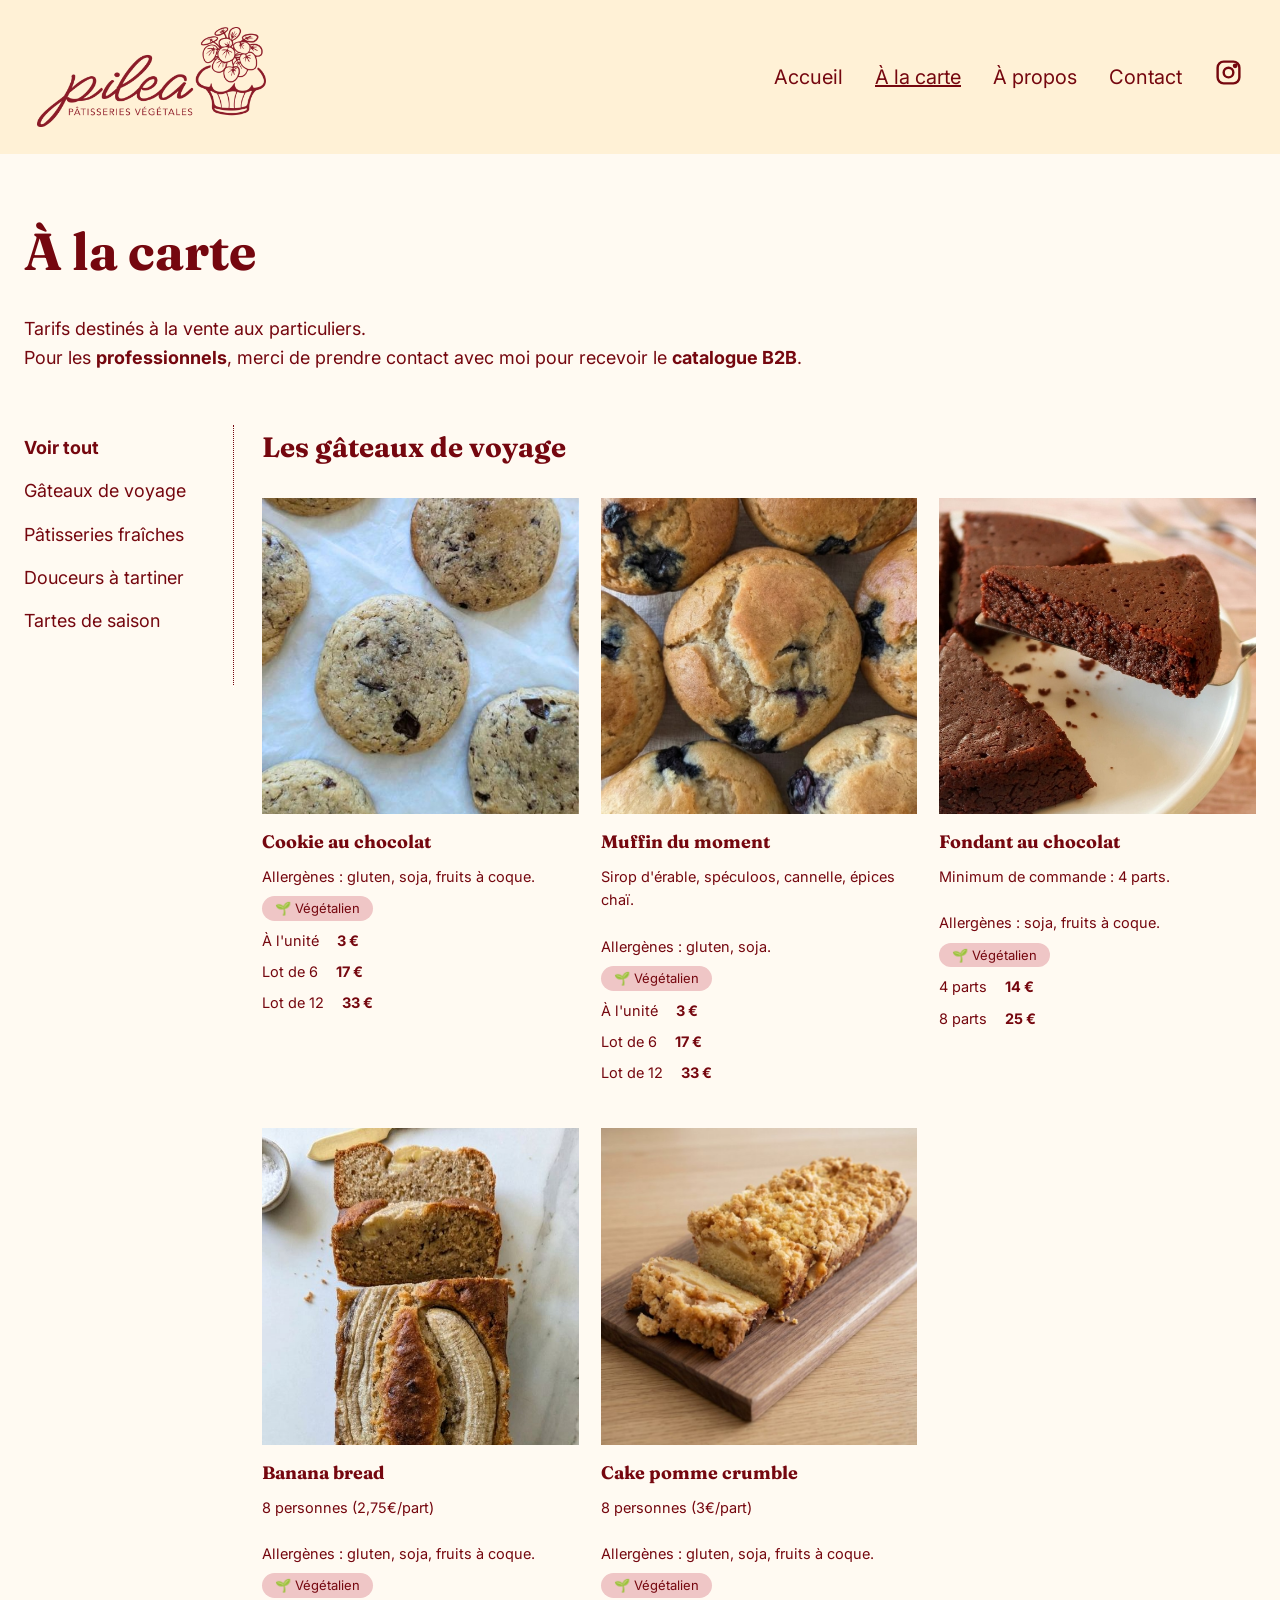
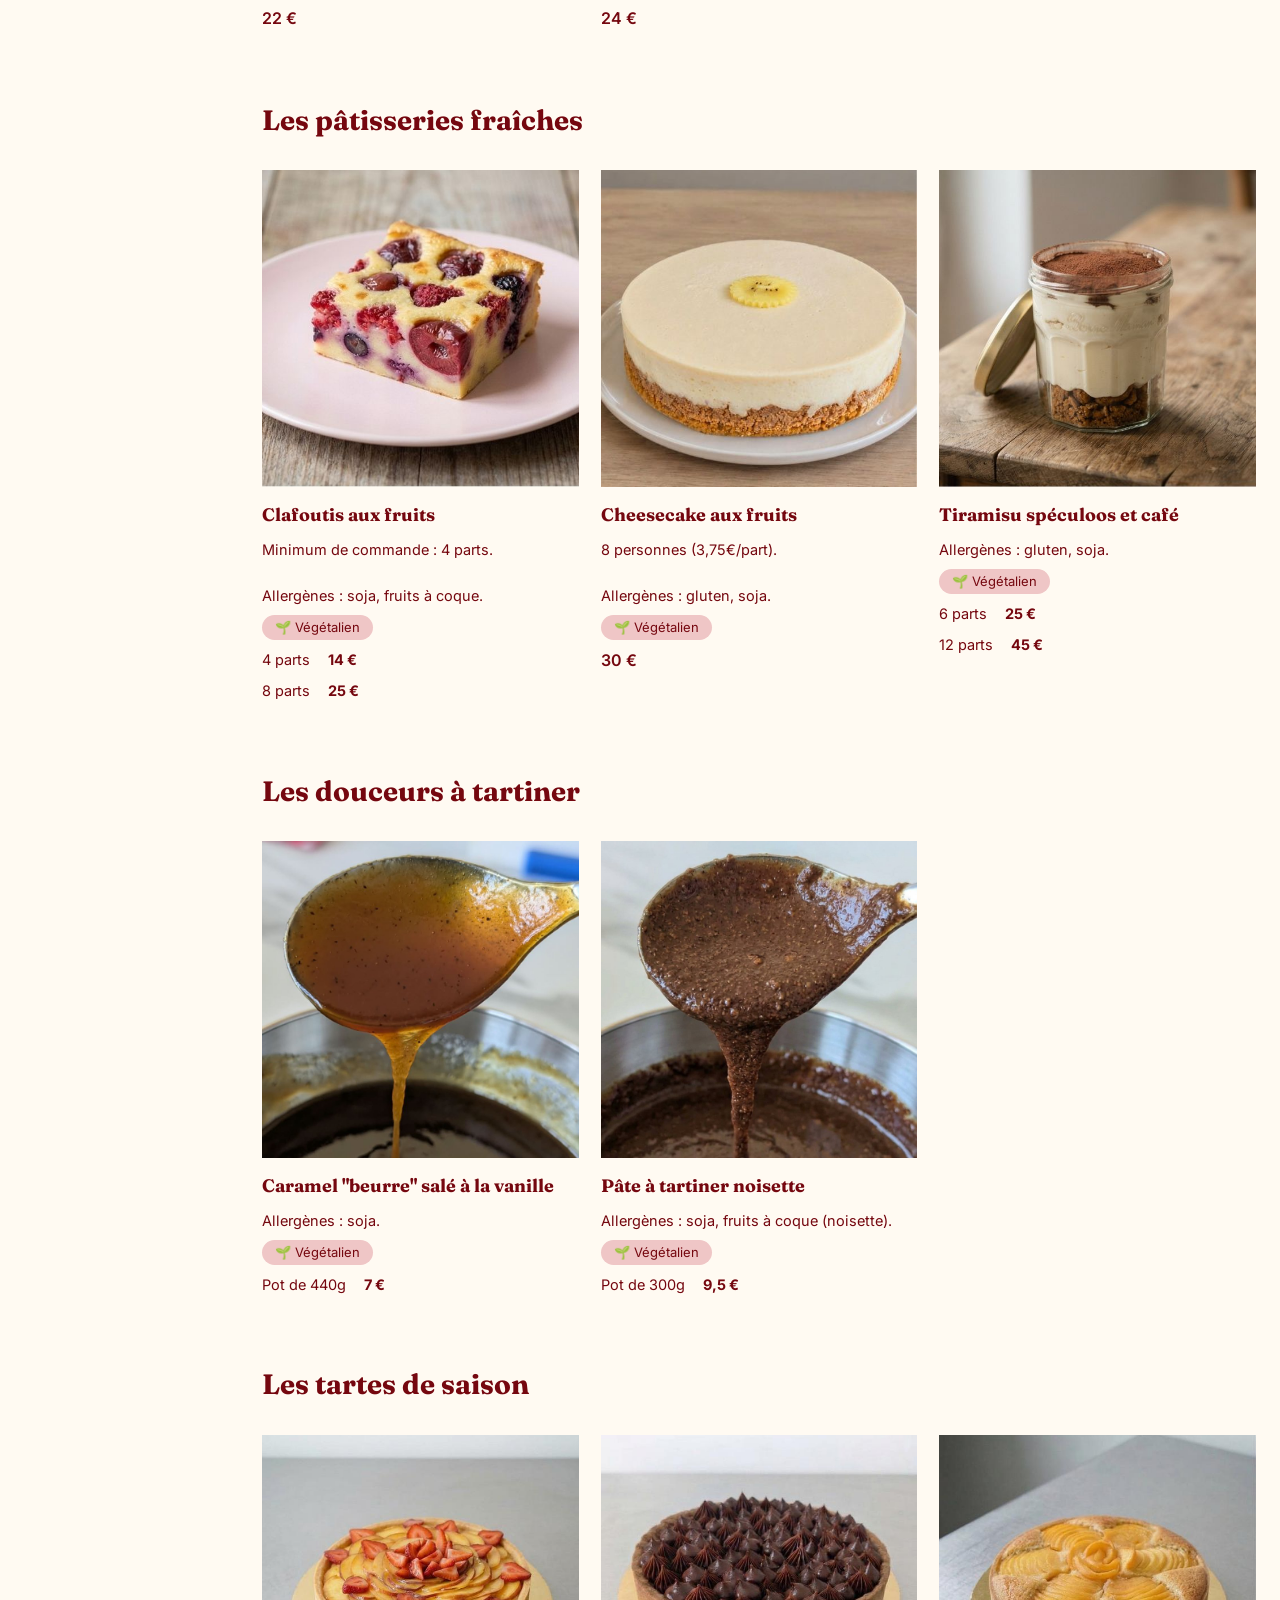
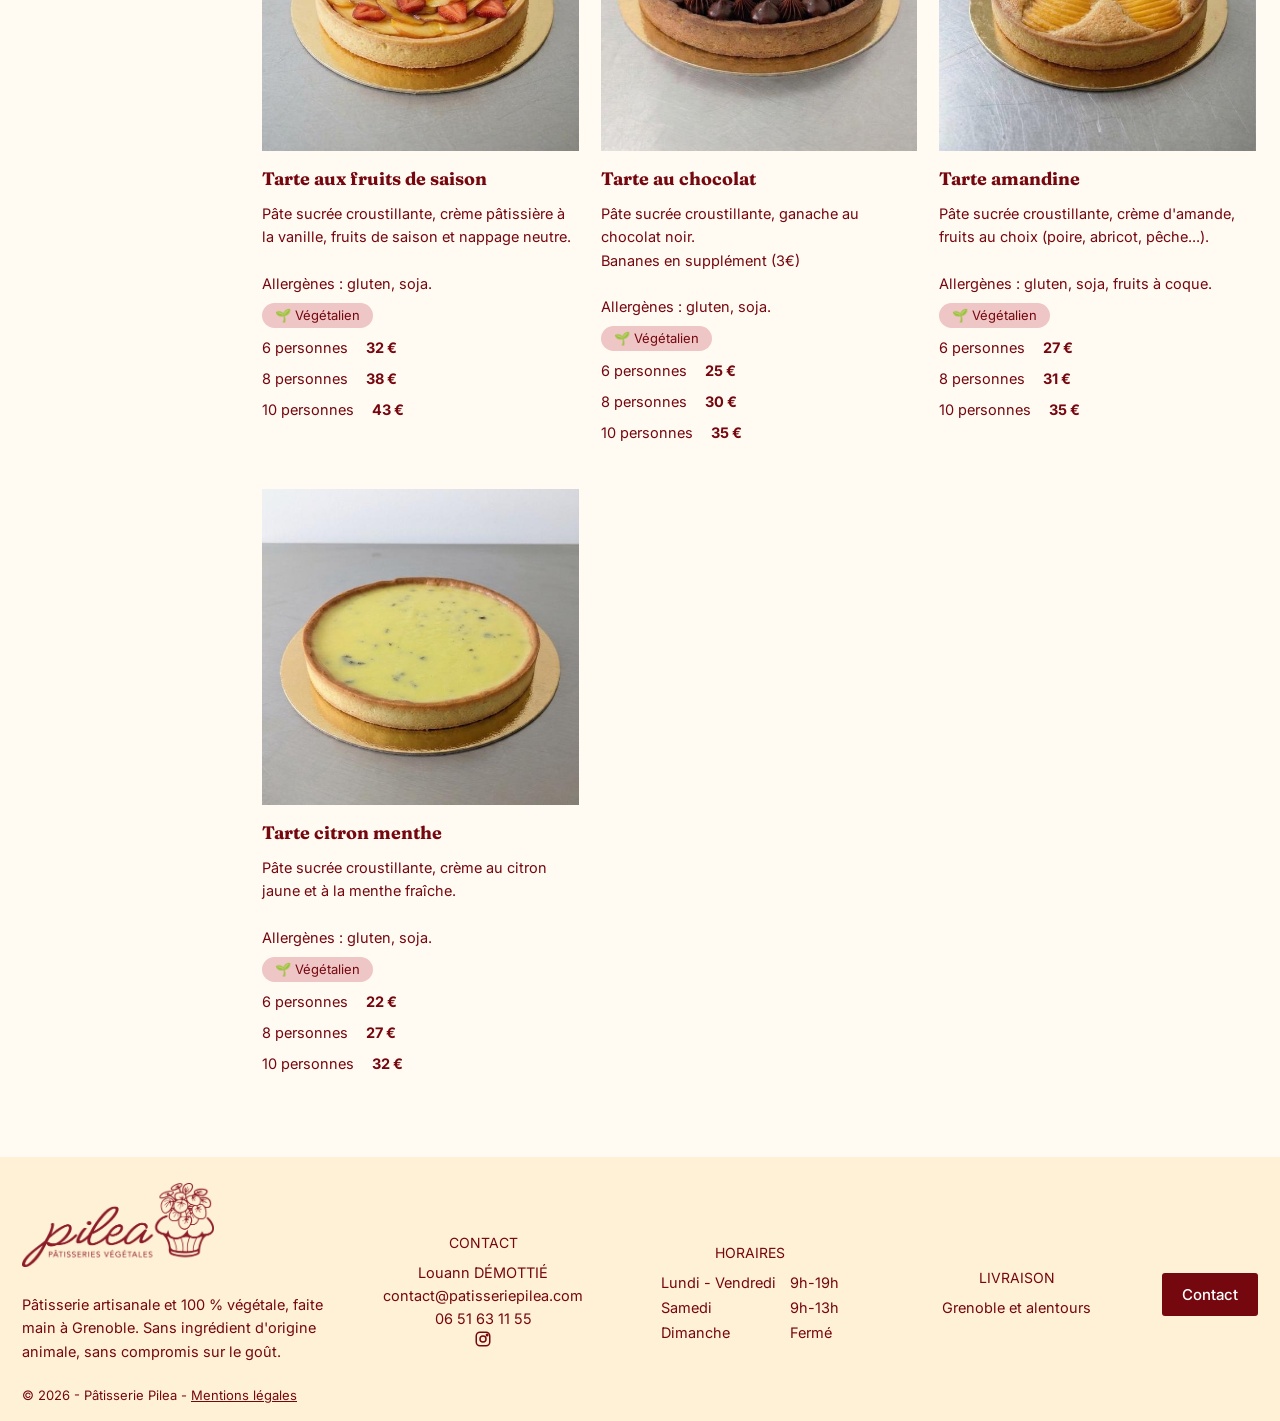
==== commit 2f4d315b: "Add files via upload" ====
--- a/carte.html
+++ b/carte.html
@@ -42,8 +42,8 @@
 
     <section class="page" id="carte">
       <div class="menu">
-        <h1 class="title" style="padding-bottom:18px">À la carte</h1>
-        <p class="intro">Tarifs affichés pour la vente aux particuliers.<br>Pour les <b>professionnels</b>, merci de <b>prendre contact</b> avec moi pour recevoir le <b>catalogue B2B</b>.</p>
+        <h1 class="title">À la carte</h1>
+        <p class="intro">Tarifs destinés à la vente aux particuliers.<br>Pour les <b>professionnels</b>, merci de prendre contact avec moi pour recevoir le <b>catalogue B2B</b>.</p>
         <div class="carte-layout">
           <nav class="carte-nav" aria-label="Sections de la carte">
             <button type="button" data-s="all" class="on" aria-current="true">Voir tout</button>
--- a/style.css
+++ b/style.css
@@ -206,11 +206,18 @@
 text-align: center;
 }
 
+.menu .title {
+text-align: left;
+padding: 56px 0 22px;
+}
+
 .menu .intro {
-color: var(--soft);
-font-weight: 600;
+text-align: left;
+color: var(--wine);
+font-weight: 400;
 font-size: 18px;
-margin: 0 0 6px;
+line-height: 1.6;
+margin: 0 0 52px;
 }
 
 .menu h2 {
@@ -239,7 +246,7 @@
 grid-template-columns: 210px 1fr;
 gap: 0 28px;
 text-align: left;
-margin-top: 28px;
+margin-top: 0;
 }
 
 .carte-nav {
@@ -519,15 +526,23 @@
 }
 
 @media(max-width: 760px) {
+.menu .title {
+padding: 36px 0 16px;
+}
+.menu .intro {
+font-size: 16px;
+margin-bottom: 30px;
+}
 .carte-layout {
 grid-template-columns: 1fr;
 gap: 0;
-margin-top: 18px;
+margin-top: 0;
 }
 .carte-nav {
 position: static;
 flex-direction: row;
 flex-wrap: wrap;
+justify-content: flex-start;
 gap: 6px 8px;
 padding: 0 0 16px;
 min-height: 0;
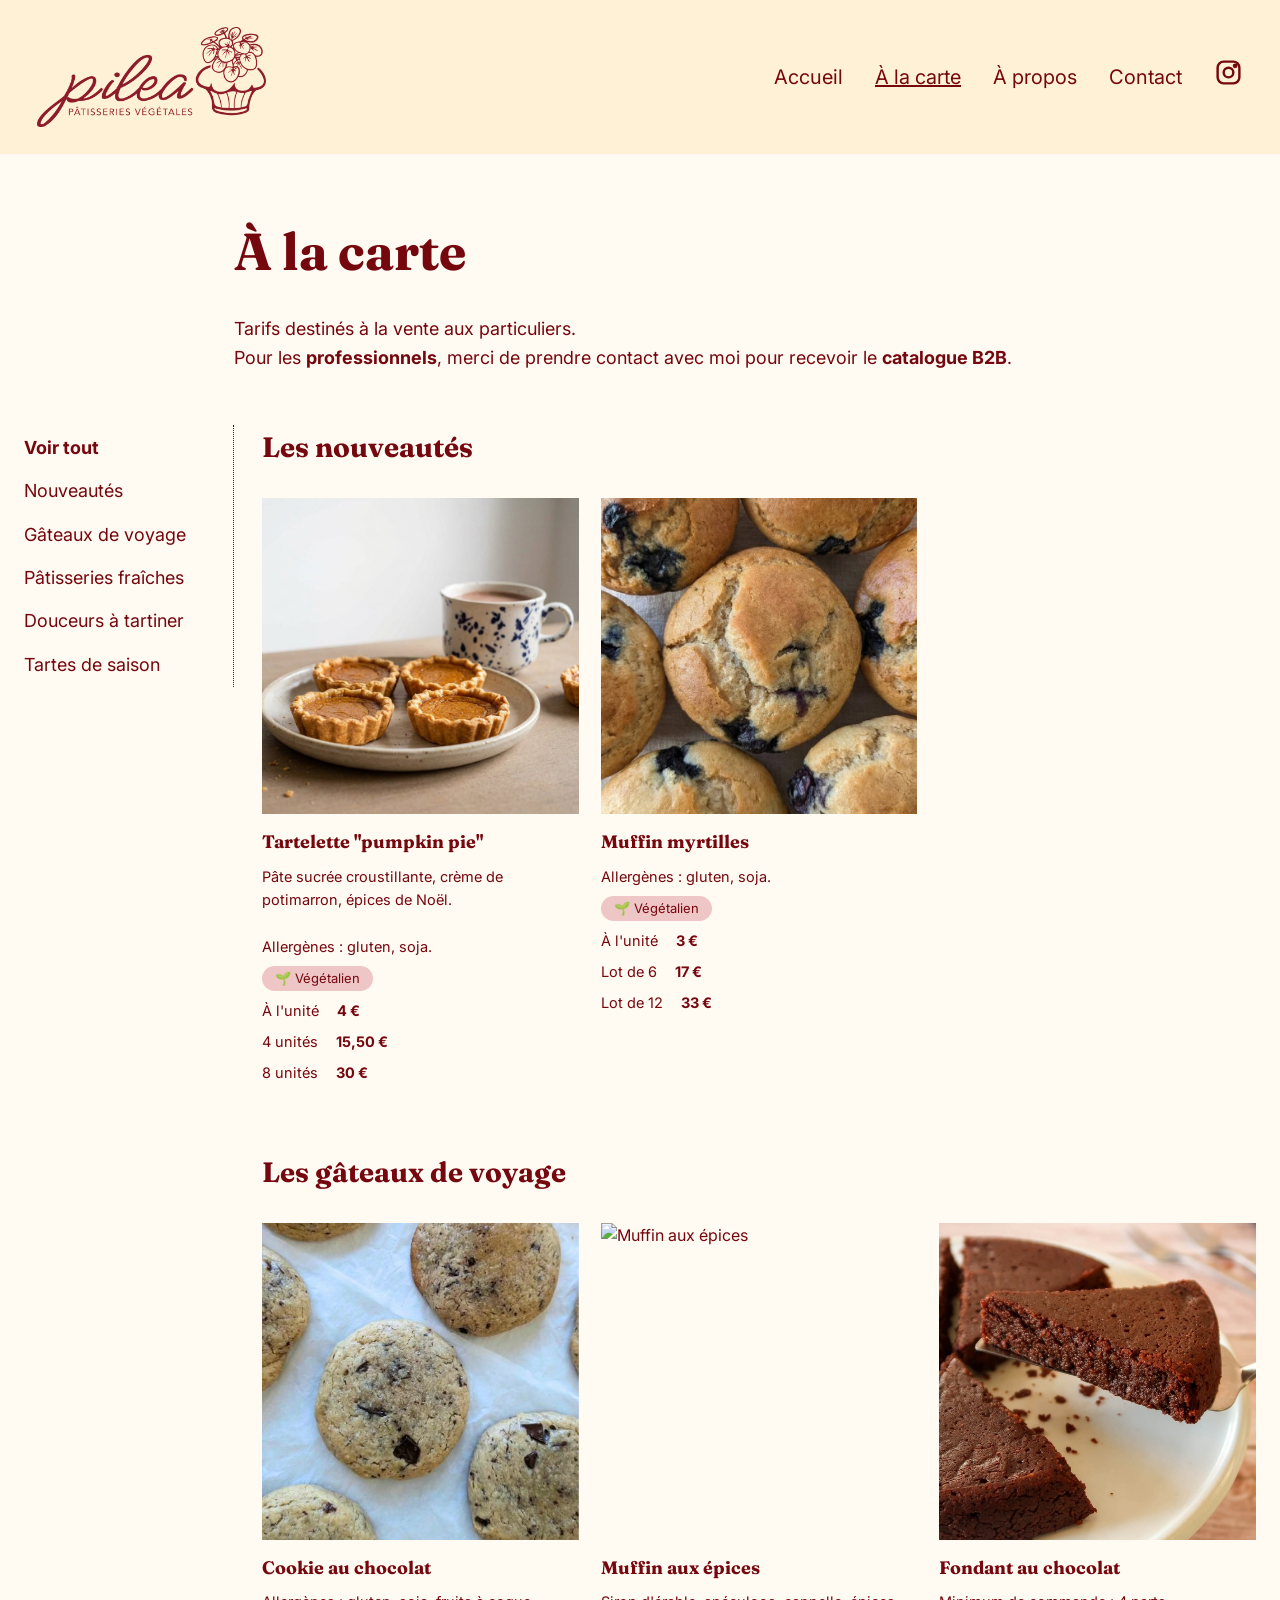
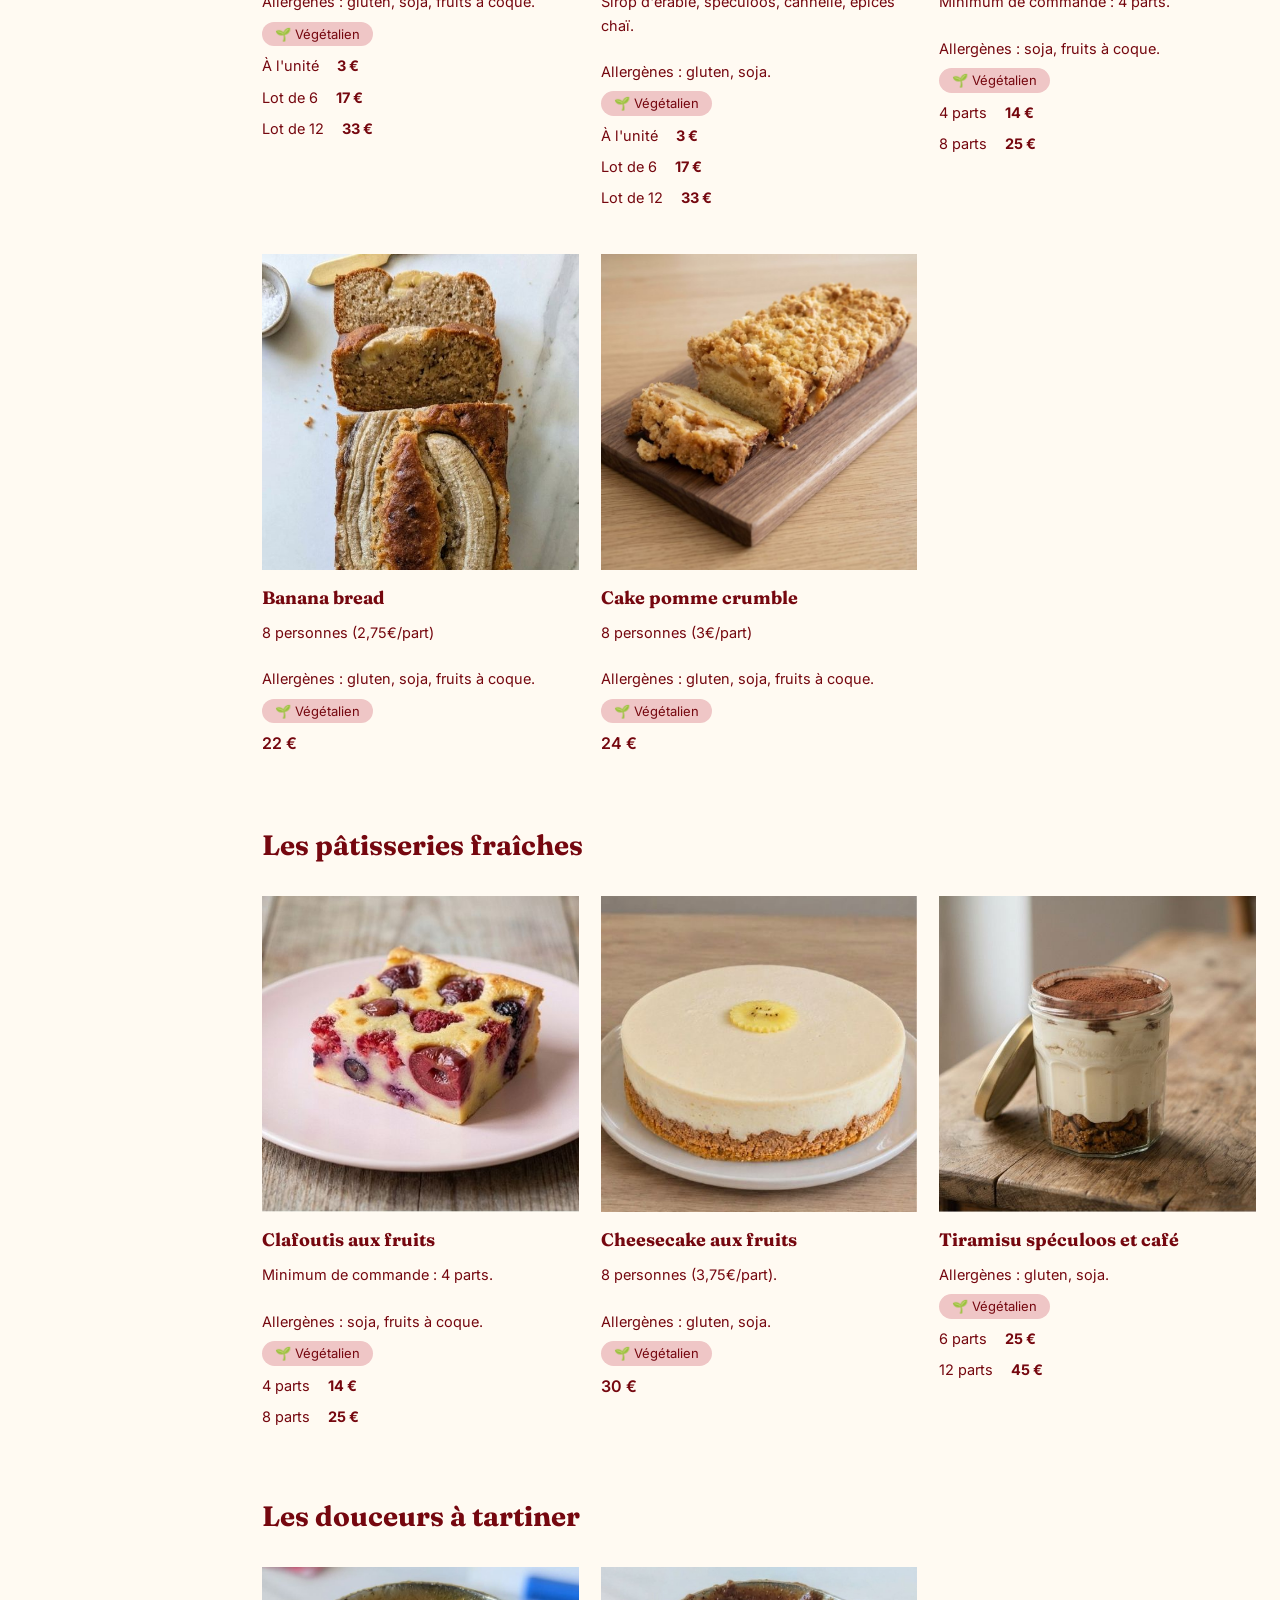
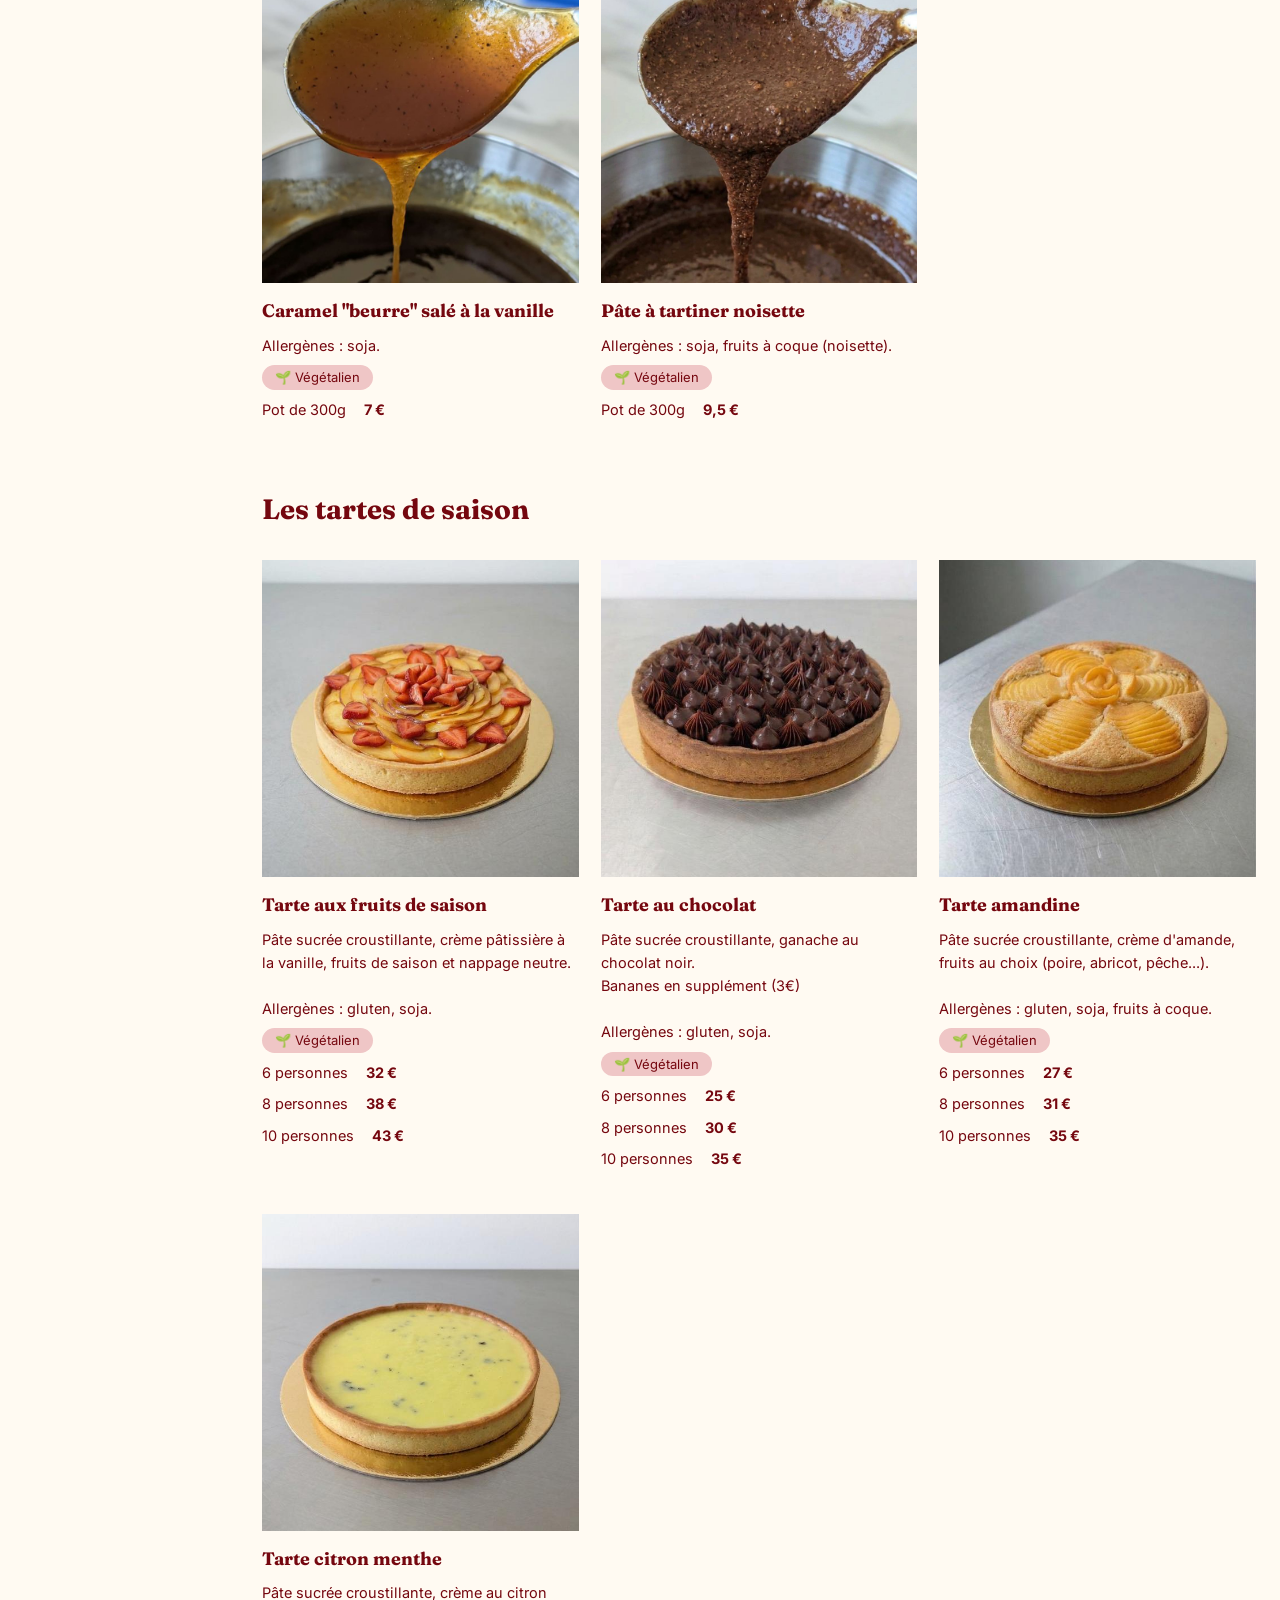
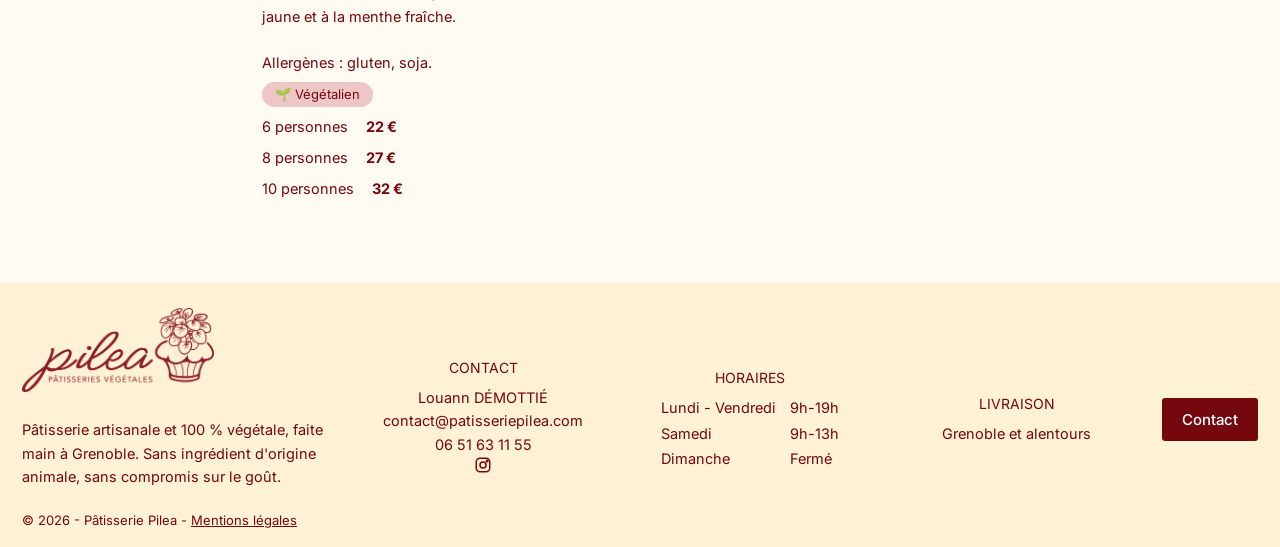
==== commit 36c3bda0: "Add files via upload" ====
--- a/carte.html
+++ b/carte.html
@@ -47,12 +47,18 @@
         <div class="carte-layout">
           <nav class="carte-nav" aria-label="Sections de la carte">
             <button type="button" data-s="all" class="on" aria-current="true">Voir tout</button>
+            <button type="button" data-s="nouv">Nouveautés</button>
             <button type="button" data-s="0">Gâteaux de voyage</button>
             <button type="button" data-s="1">Pâtisseries fraîches</button>
             <button type="button" data-s="2">Douceurs à tartiner</button>
             <button type="button" data-s="3">Tartes de saison</button>
           </nav>
           <div class="carte-content all">
+          <section class="carte-sec" data-s="nouv">
+            <h2>Les nouveautés</h2>
+            <div class="grid" id="g0"></div>
+            <div class="next-wrap"><span>Suivant</span><button type="button" class="btn next" data-go="0">Gâteaux de voyage</button></div>
+          </section>
           <section class="carte-sec" data-s="0">
             <h2>Les gâteaux de voyage</h2>
             <div class="grid" id="g1"></div>
--- a/style.css
+++ b/style.css
@@ -196,7 +196,7 @@
 }
 
 #apropos .band .title {
-padding: 22px 16px;
+padding: clamp(30px, 3.4vw, 46px) 16px;
 }
 
 .menu {
@@ -482,27 +482,7 @@
 /* Bandeau du bas (ordinateur) : copyright sous le texte à gauche,
    Contact / Horaires / Livraison / bouton centrés verticalement */
 @media (min-width: 761px) {
-#apropos {
---blk: clamp(480px, calc(100svh - 330px), 640px);
-}
-#apropos .split > img {
-height: var(--blk);
-min-height: 0;
-}
-#apropos .split > .txt {
-min-height: var(--blk);
-padding: 28px 6%;
-}
-#apropos .txt {
-gap: 12px;
-}
-#apropos .txt p {
-font-size: clamp(15px, 1.2vw, 17px);
-line-height: 1.5;
-}
-#apropos .txt h2 {
-font-size: clamp(26px, 2.8vw, 36px);
-}
+
 footer {
 row-gap: 0;
 }
@@ -608,6 +588,34 @@
 .split > * {
 min-height: 240px;
 }
+.txt p {
+font-size: 16px;
+}
+.txt {
+padding: 32px 7%;
+}
+form {
+padding: 28px 6%;
+}
+.menu {
+padding: 0 14px 50px;
+}
+.split {
+grid-template-columns: 1fr;
+}
+footer {
+grid-template-columns: 1fr;
+}
+.fbtn {
+justify-self: start;
+}
+}
+
+/* À propos : blocs carrés, tous de la même taille */
+@media (max-width: 1099px) {
+#apropos .split {
+grid-template-columns: 1fr;
+}
 #apropos .split > img {
 height: auto;
 min-height: 0;
@@ -615,26 +623,50 @@
 }
 #apropos .split > .txt {
 min-height: 0;
+padding: 44px 8%;
+}
+}
+
+@media (max-width: 600px) {
+#apropos .split > img {
+aspect-ratio: 1 / 1;
+}
+#apropos .split > .txt {
 padding: 36px 7%;
 }
-.txt p {
-font-size: 16px;
-}
-.txt {
-padding: 32px 7%;
-}
-form {
-padding: 28px 6%;
-}
-.menu {
-padding: 0 14px 50px;
-}
-.split {
-grid-template-columns: 1fr;
-}
-footer {
-grid-template-columns: 1fr;
-}
-.fbtn {
-justify-self: start;
-}
+}
+
+@media (min-width: 1100px) {
+#apropos {
+--s: 50vw;
+}
+#apropos .split {
+grid-template-columns: minmax(0, 1fr) minmax(0, 1fr);
+}
+#apropos .split > * {
+min-width: 0;
+width: 100%;
+height: auto;
+min-height: 0;
+aspect-ratio: 1 / 1;
+}
+#apropos .split > .txt {
+padding: 0 6%;
+gap: 14px;
+}
+#apropos .txt p {
+font-size: clamp(15px, calc(var(--s) * 0.026), 22px);
+line-height: 1.5;
+max-width: 36em;
+}
+#apropos .txt h2 {
+font-size: clamp(26px, calc(var(--s) * 0.056), 52px);
+}
+}
+
+/* Titre et description de « À la carte » : alignés sur le trait pointillé du menu */
+@media (min-width: 761px) {
+.menu .title, .menu .intro {
+margin-left: 210px;
+}
+}
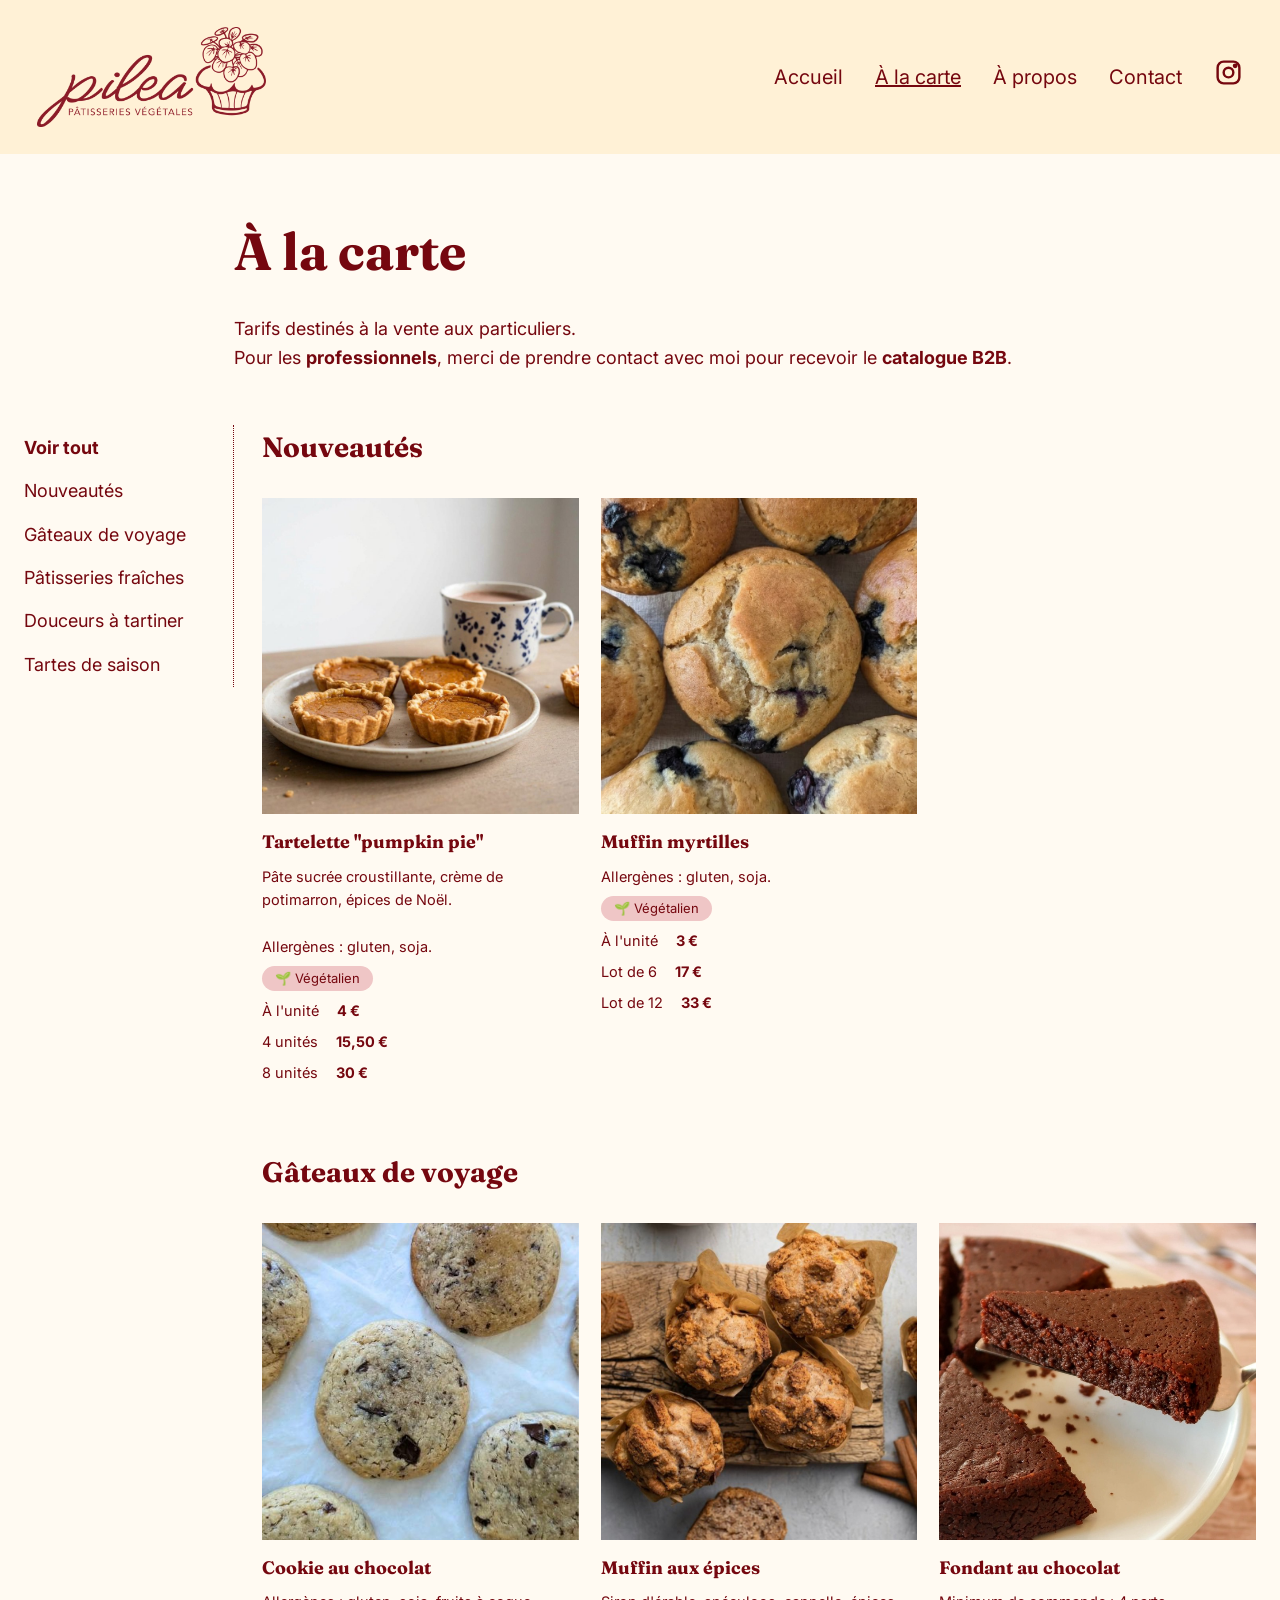
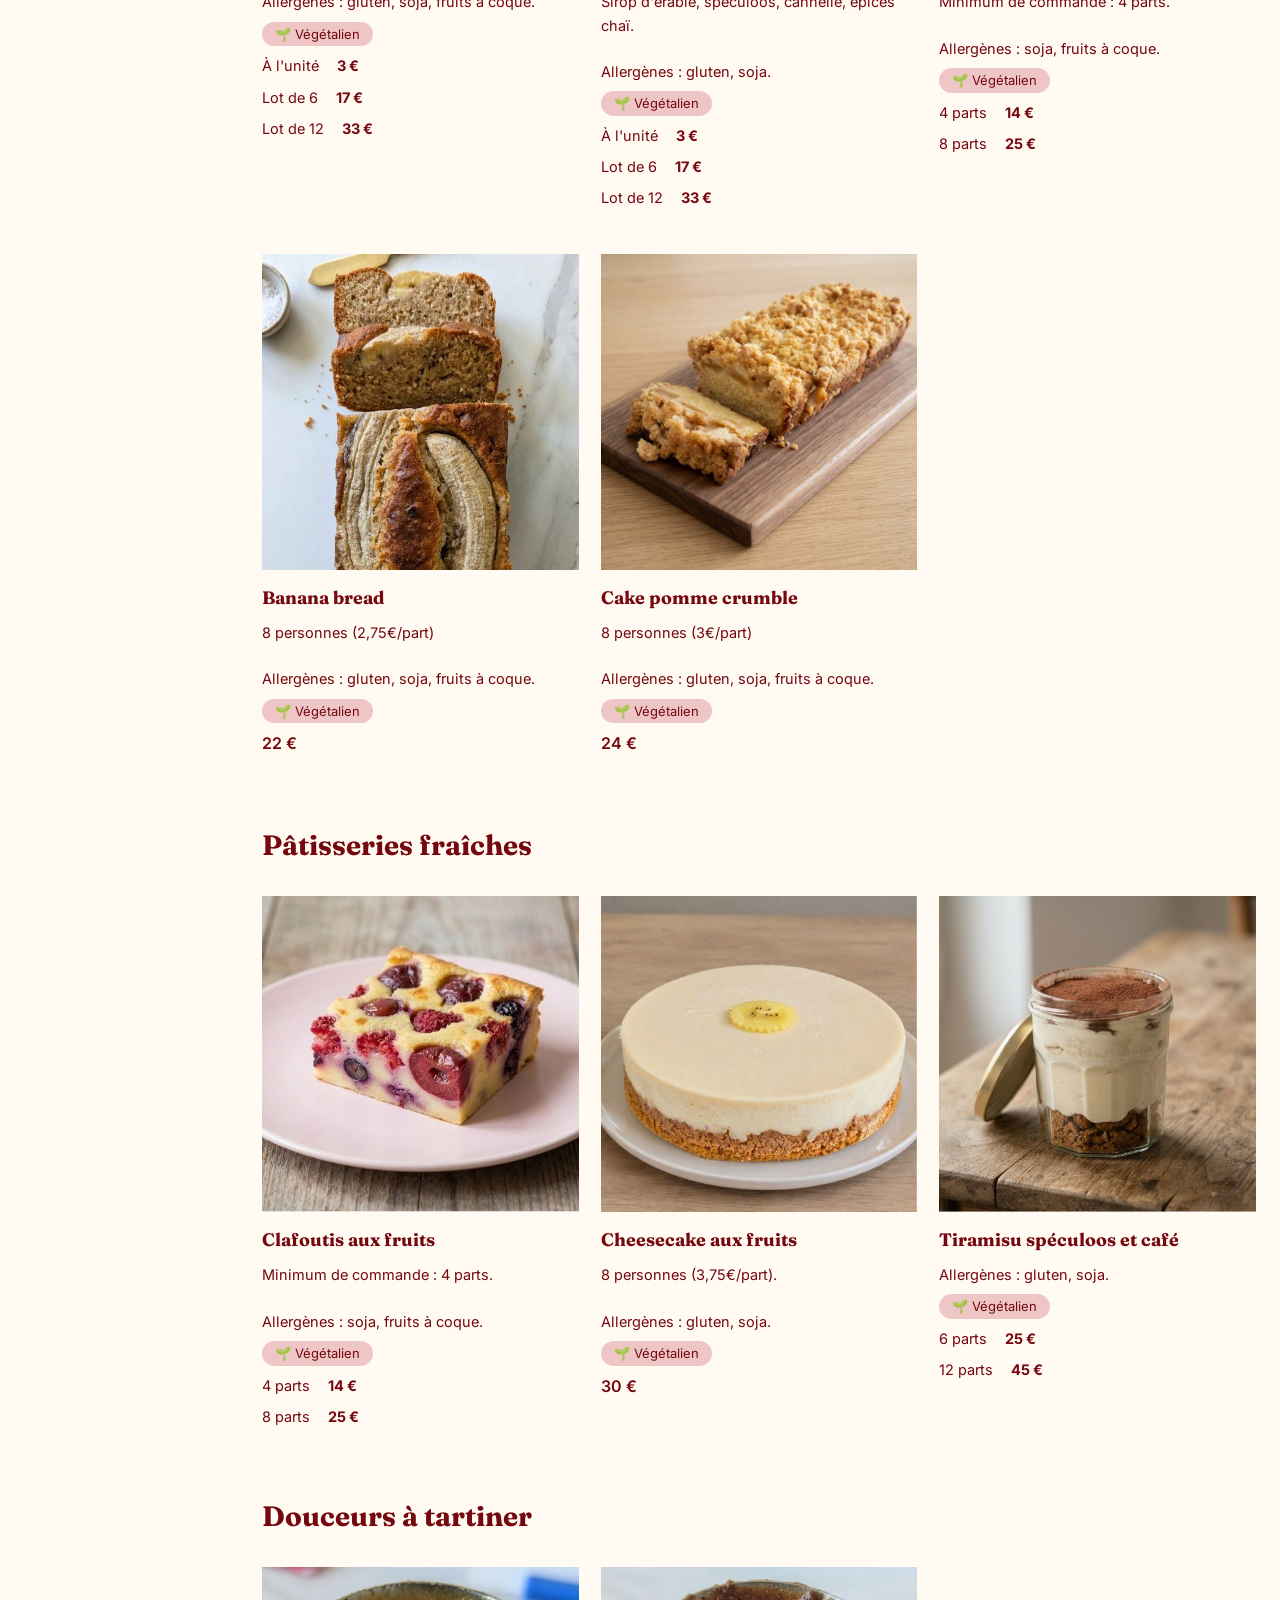
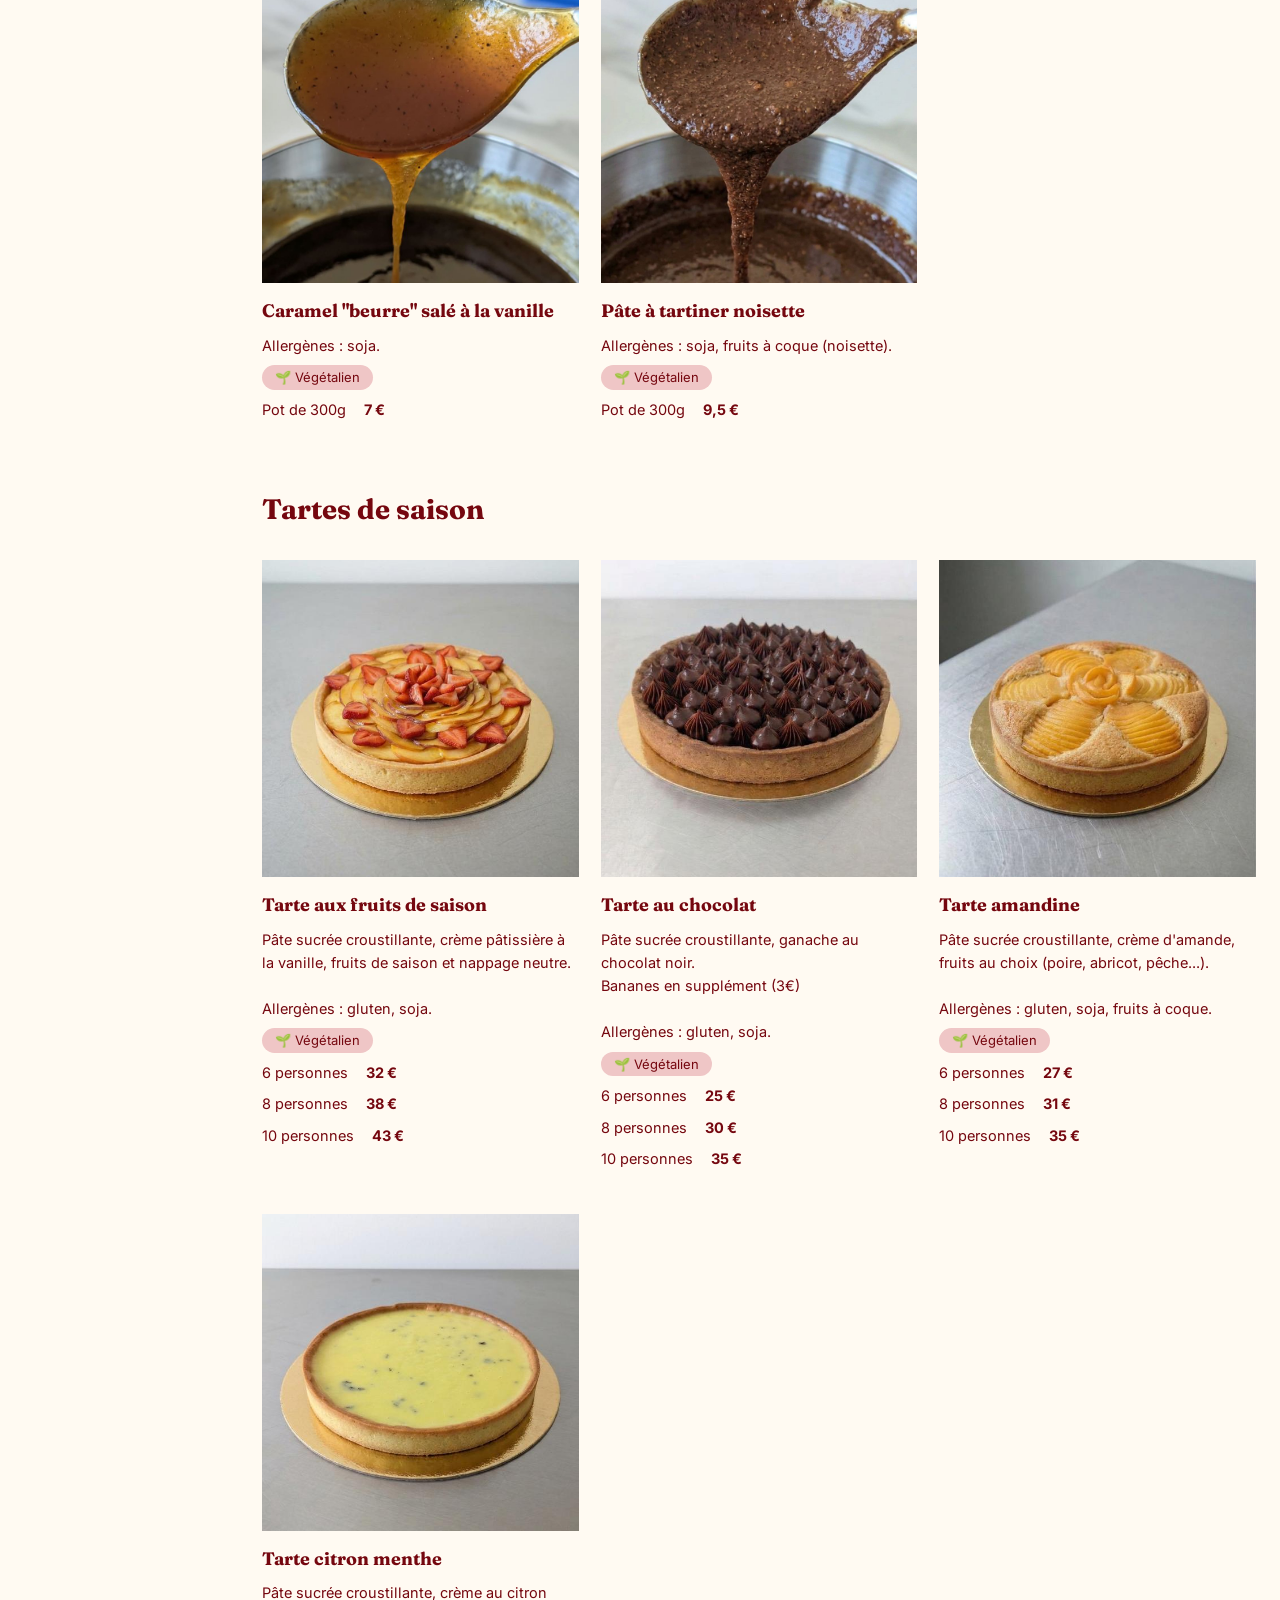
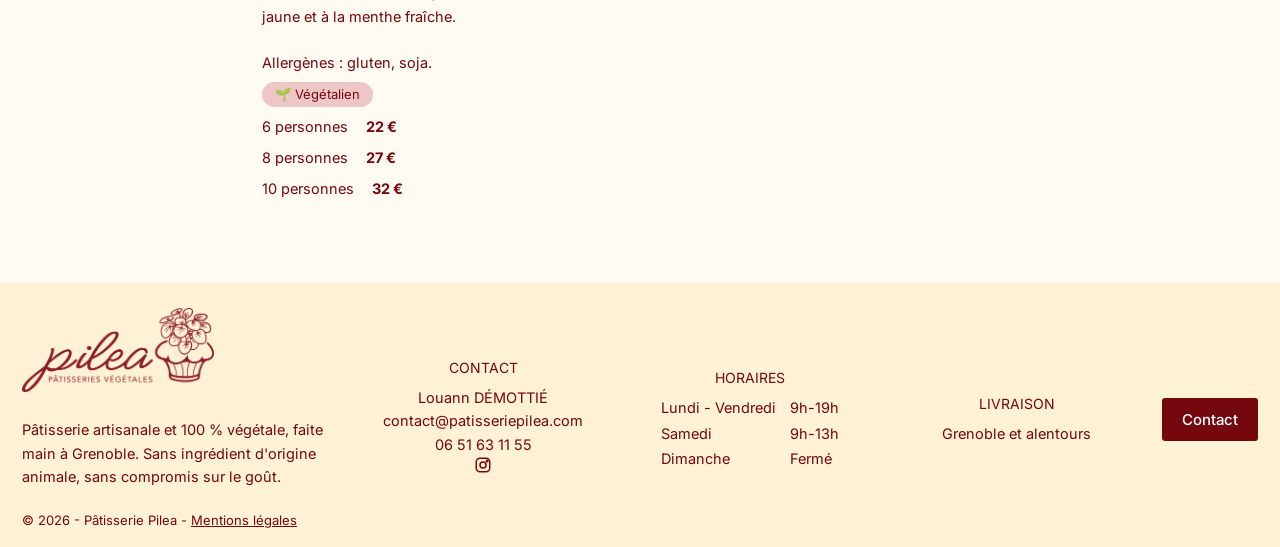
==== commit e787e153: "Add files via upload" ====
--- a/carte.html
+++ b/carte.html
@@ -55,27 +55,27 @@
           </nav>
           <div class="carte-content all">
           <section class="carte-sec" data-s="nouv">
-            <h2>Les nouveautés</h2>
+            <h2>Nouveautés</h2>
             <div class="grid" id="g0"></div>
             <div class="next-wrap"><span>Suivant</span><button type="button" class="btn next" data-go="0">Gâteaux de voyage</button></div>
           </section>
           <section class="carte-sec" data-s="0">
-            <h2>Les gâteaux de voyage</h2>
+            <h2>Gâteaux de voyage</h2>
             <div class="grid" id="g1"></div>
             <div class="next-wrap"><span>Suivant</span><button type="button" class="btn next" data-go="1">Pâtisseries fraîches</button></div>
           </section>
           <section class="carte-sec" data-s="1">
-            <h2>Les pâtisseries fraîches</h2>
+            <h2>Pâtisseries fraîches</h2>
             <div class="grid" id="g2"></div>
             <div class="next-wrap"><span>Suivant</span><button type="button" class="btn next" data-go="2">Douceurs à tartiner</button></div>
           </section>
           <section class="carte-sec" data-s="2">
-            <h2>Les douceurs à tartiner</h2>
+            <h2>Douceurs à tartiner</h2>
             <div class="grid" id="g4"></div>
             <div class="next-wrap"><span>Suivant</span><button type="button" class="btn next" data-go="3">Tartes de saison</button></div>
           </section>
           <section class="carte-sec" data-s="3">
-            <h2>Les tartes de saison</h2>
+            <h2>Tartes de saison</h2>
             <div class="grid" id="g3"></div>
           </section>
           </div>
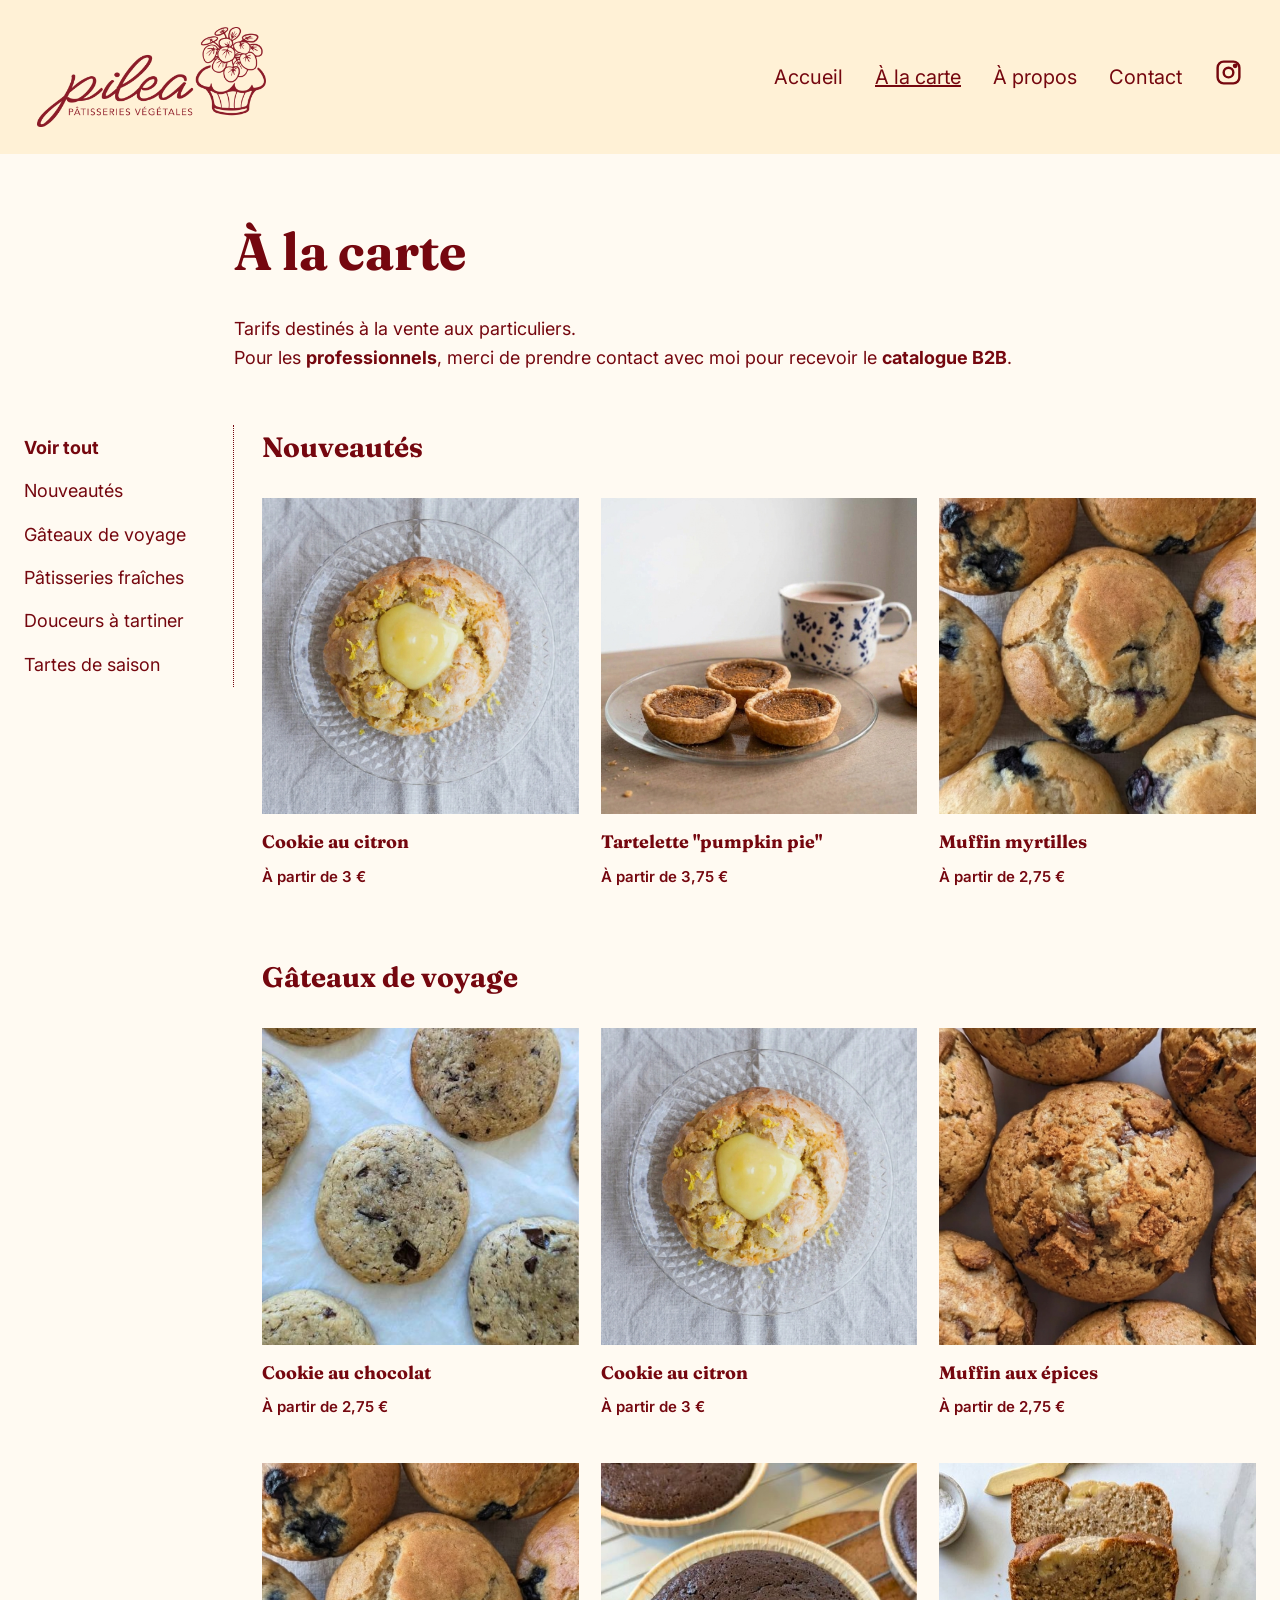
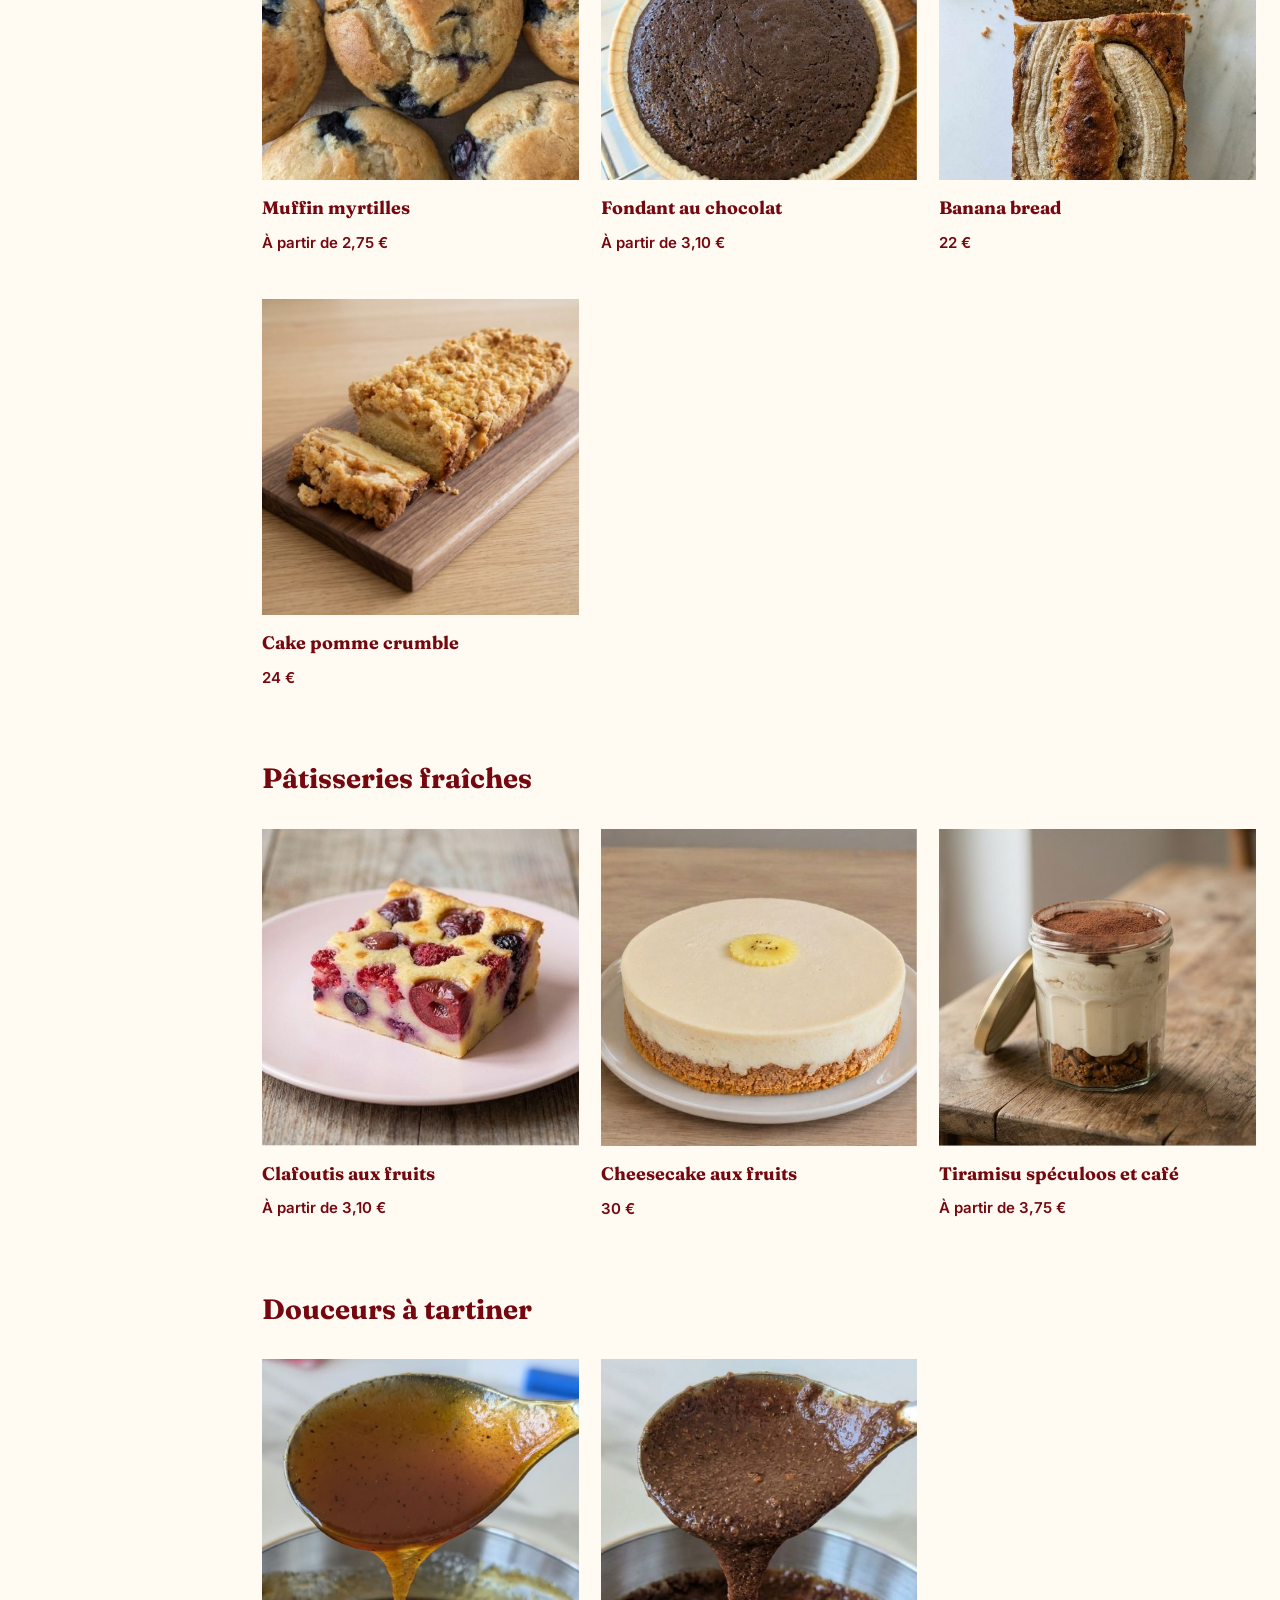
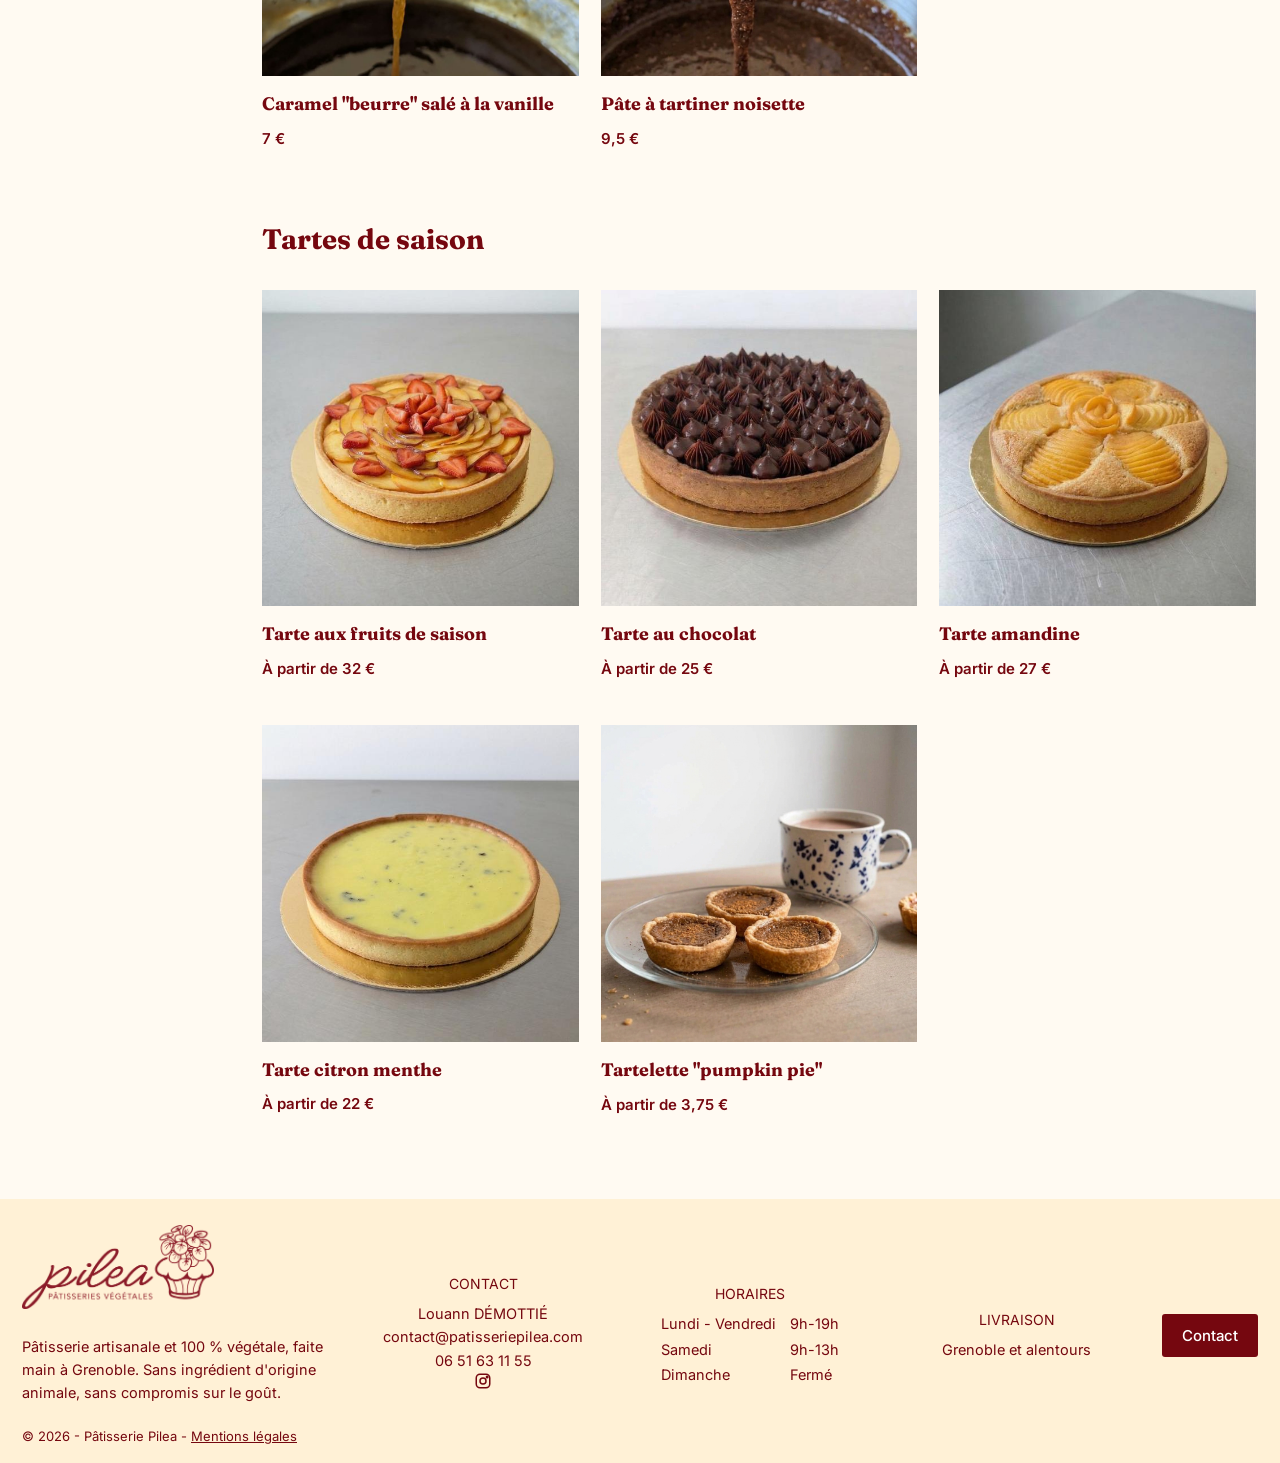
==== commit 79bd35b8: "Add files via upload" ====
--- a/carte.html
+++ b/carte.html
@@ -104,8 +104,10 @@
       </div>
     </section>
 
-    <section class="page" id="contact">
-      <div class="split band">
+    <section class="page band" id="contact">
+      <h1 class="title">Contact</h1>
+      <p class="contact-intro">Vous souhaitez planifier un événement, commander une pâtisserie ou devenir partenaire ? Contactez-moi : je vous réponds dans la journée !</p>
+      <div class="contact-grid">
         <form id="f">
           <label for="n">Nom *</label><input id="n" type="text" required>
           <label for="e">E-mail *</label><input id="e" type="email" required>
@@ -117,10 +119,10 @@
             <label><input type="radio" name="r" value="Événement">Événement</label>
           </div>
           <label for="m">Demande</label><textarea id="m" rows="5"></textarea>
-          <button class="send" type="submit">Envoyer</button>
+          <button class="send" type="submit">Envoyer par email</button>
           <p id="msg" role="status" style="margin:10px 0 0"></p>
         </form>
-        <img data-k="fraises" alt="Tartelettes aux fraises">
+        <img data-k="tarteFraises" alt="Tartelette aux fraises">
       </div>
     </section>
 
--- a/style.css
+++ b/style.css
@@ -332,9 +332,28 @@
 border-radius: 0;
 }
 
+a.card {
+color: inherit;
+text-decoration: none;
+cursor: pointer;
+}
+
 .card h3 {
 font-size: 18px;
 margin-top: 6px;
+}
+
+a.card:hover h3 {
+text-decoration: underline;
+}
+
+a.card:focus-visible {
+outline: 2px solid var(--rose);
+outline-offset: 4px;
+}
+
+.card .price {
+font-size: 15px;
 }
 
 .card p {
@@ -670,3 +689,281 @@
 margin-left: 210px;
 }
 }
+
+/* Fiche produit */
+.prod {
+max-width: 1100px;
+margin: 0 auto;
+padding: 24px 24px 80px;
+text-align: left;
+}
+
+.back {
+display: inline-flex;
+align-items: center;
+justify-content: center;
+width: 46px;
+height: 46px;
+margin-left: -12px;
+border-radius: 50%;
+color: var(--wine);
+}
+
+.back:hover {
+background: var(--rose);
+}
+
+.back:focus-visible {
+outline: 2px solid var(--wine);
+outline-offset: 2px;
+}
+
+.back svg, .tags svg, .deliv svg {
+fill: none;
+stroke: currentColor;
+stroke-linecap: round;
+stroke-linejoin: round;
+}
+
+.back svg {
+width: 26px;
+height: 26px;
+stroke-width: 2;
+}
+
+.prod-grid {
+display: grid;
+grid-template-columns: minmax(0, 1fr) minmax(0, 1fr);
+gap: 56px;
+align-items: start;
+margin-top: 14px;
+}
+
+.prod-img {
+display: block;
+width: 100%;
+aspect-ratio: 1;
+object-fit: cover;
+}
+
+.prod-info {
+display: flex;
+flex-direction: column;
+gap: 18px;
+}
+
+.prod-info h1 {
+align-self: flex-start;
+font-size: clamp(30px, 3.6vw, 44px);
+font-weight: 700;
+line-height: 1.15;
+padding-bottom: 10px;
+border-bottom: 2px solid var(--wine);
+}
+
+.prod-info p {
+margin: 0;
+font-size: 17px;
+line-height: 1.65;
+}
+
+.prod-info p.strong {
+font-weight: 600;
+}
+
+.tags {
+display: flex;
+flex-wrap: wrap;
+gap: 10px 24px;
+margin: 0;
+padding: 0;
+list-style: none;
+}
+
+.tags li {
+display: flex;
+align-items: center;
+gap: 8px;
+font-size: 15px;
+font-weight: 600;
+}
+
+.tags svg {
+flex: none;
+width: 22px;
+height: 22px;
+stroke-width: 1.6;
+}
+
+.deliv {
+display: grid;
+grid-template-columns: 1fr 1fr;
+gap: 16px 20px;
+padding: 18px 20px;
+border: 1px solid rgba(117, 7, 15, .22);
+border-radius: 12px;
+background: rgba(255, 241, 214, .55);
+}
+
+.deliv > div {
+display: flex;
+align-items: center;
+gap: 12px;
+}
+
+.deliv svg {
+flex: none;
+width: 40px;
+height: 40px;
+padding: 8px;
+border-radius: 10px;
+background: #fff;
+stroke-width: 1.6;
+}
+
+.prod-info .deliv p {
+font-size: 14.5px;
+line-height: 1.35;
+}
+
+.deliv b, .deliv span {
+display: block;
+}
+
+.deliv b {
+font-size: 15px;
+}
+
+.prod-sub {
+margin-top: 6px;
+font-size: 22px;
+}
+
+.prices {
+max-width: 380px;
+margin: -6px 0 0;
+padding: 0;
+list-style: none;
+}
+
+.prices li {
+display: flex;
+justify-content: space-between;
+gap: 16px;
+padding: 9px 0;
+border-bottom: 1px dotted var(--wine);
+font-size: 17px;
+}
+
+.prod-info p.prod-price {
+margin-top: -6px;
+font-size: 26px;
+font-weight: 700;
+}
+
+.prod-info .btn {
+align-self: flex-start;
+margin-top: 8px;
+}
+
+@media (max-width: 760px) {
+.prod {
+padding: 10px 14px 56px;
+}
+.prod-grid {
+grid-template-columns: 1fr;
+gap: 24px;
+}
+.deliv {
+grid-template-columns: 1fr;
+}
+.prices {
+max-width: none;
+}
+}
+
+/* Contact : titre, introduction, puis formulaire + photo */
+#contact .title {
+padding: clamp(30px, 3.4vw, 46px) 16px 0;
+}
+
+.contact-intro {
+max-width: 48em;
+margin: 28px auto 0;
+padding: 0 16px;
+text-align: center;
+font-size: 16px;
+line-height: 1.5;
+}
+
+.contact-grid {
+display: grid;
+grid-template-columns: minmax(0, 1.5fr) minmax(0, 1fr);
+gap: clamp(28px, 6vw, 72px);
+align-items: start;
+max-width: 960px;
+margin: 0 auto;
+padding: clamp(28px, 4vw, 48px) 24px clamp(40px, 6vw, 72px);
+}
+
+.contact-grid form {
+padding: 0;
+}
+
+.contact-grid form label {
+font-size: 13px;
+}
+
+.contact-grid .radios label {
+margin: 0;
+}
+
+.contact-grid img {
+width: 100%;
+aspect-ratio: 794 / 1031;
+height: auto;
+object-fit: cover;
+display: block;
+}
+
+@media (max-width: 760px) {
+.contact-grid {
+grid-template-columns: 1fr;
+gap: 32px;
+}
+.contact-grid img {
+max-width: 320px;
+margin: 0 auto;
+}
+}
+
+.contact-grid {
+max-width: 880px;
+grid-template-columns: minmax(0, 1.45fr) minmax(0, 1fr);
+}
+
+.contact-grid form {
+gap: 4px;
+}
+
+.contact-grid form input[type=text],
+.contact-grid form input[type=email],
+.contact-grid form input[type=tel] {
+padding: 8px 10px;
+}
+
+.contact-grid img {
+margin-top: 30px;
+}
+
+@media (max-width: 760px) {
+.contact-grid img {
+margin-top: 0;
+}
+}
+
+@media (max-width: 760px) {
+.contact-grid {
+grid-template-columns: 1fr;
+}
+}
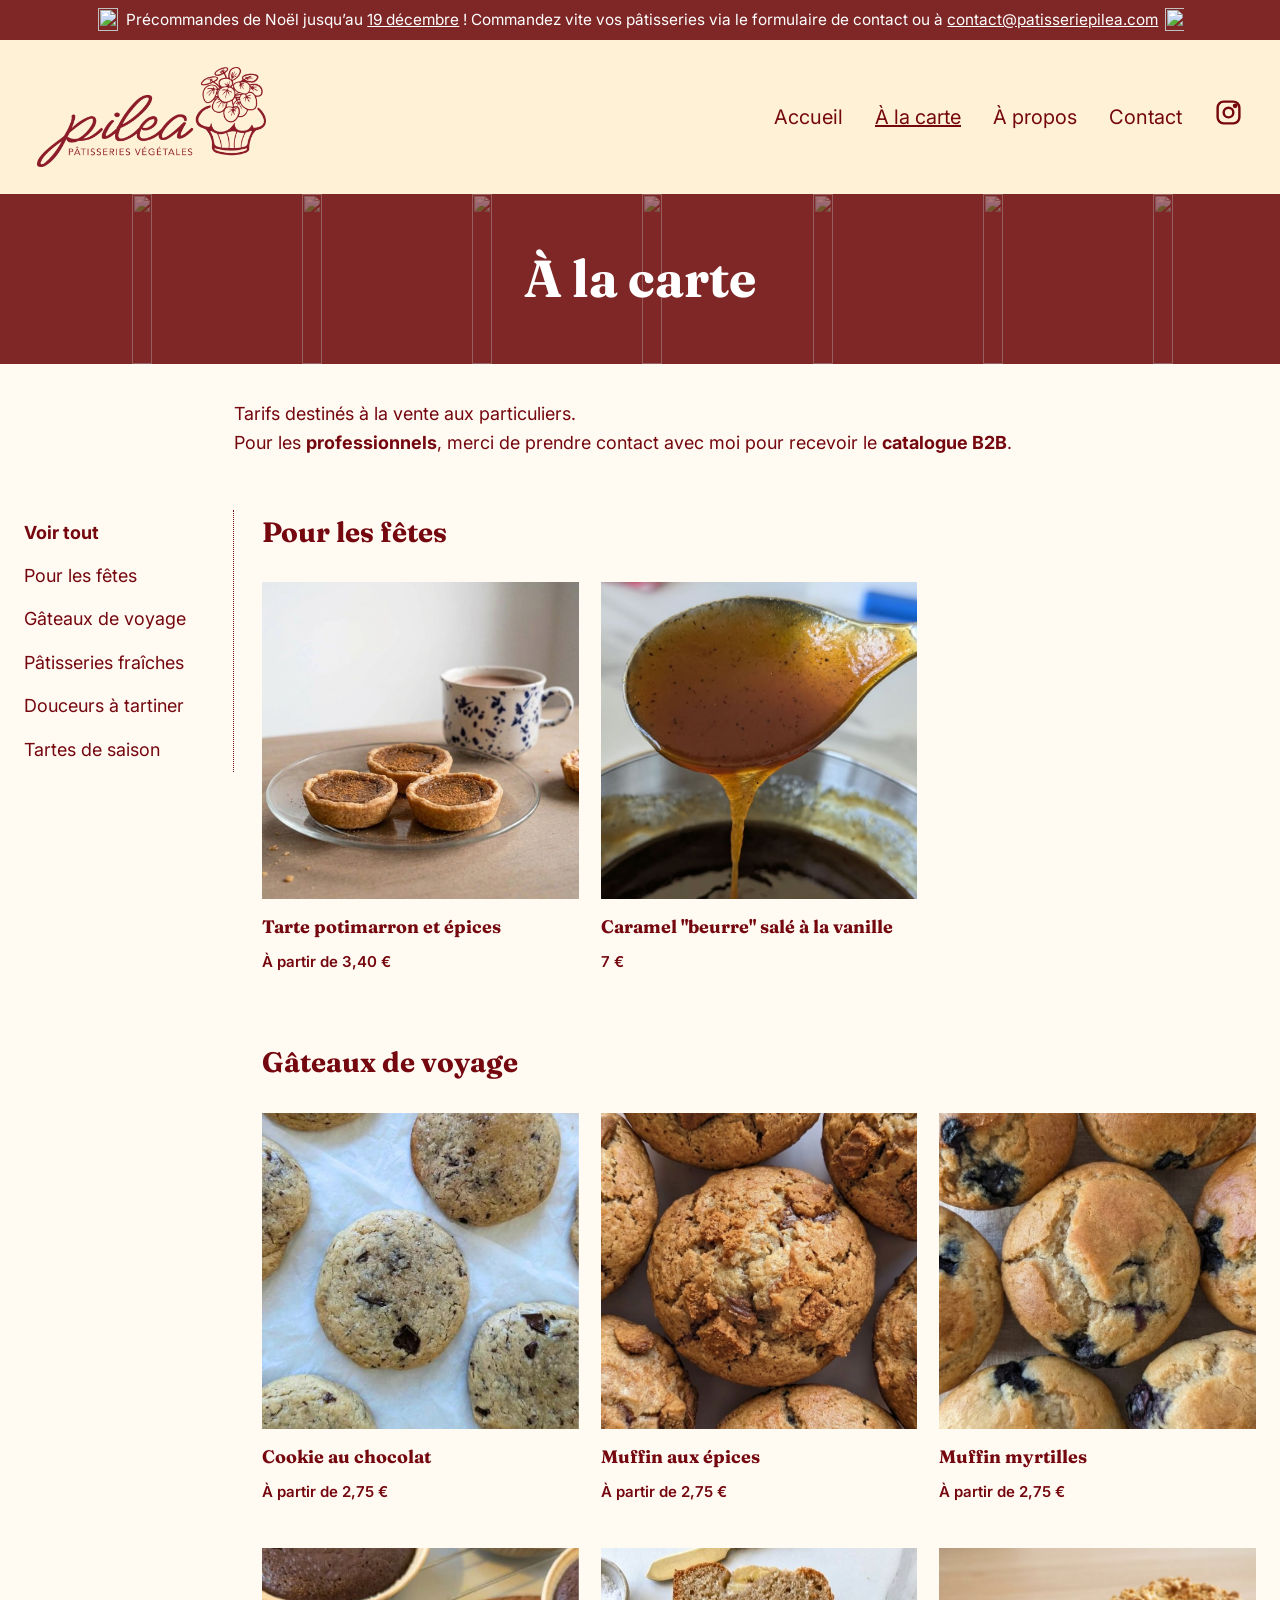
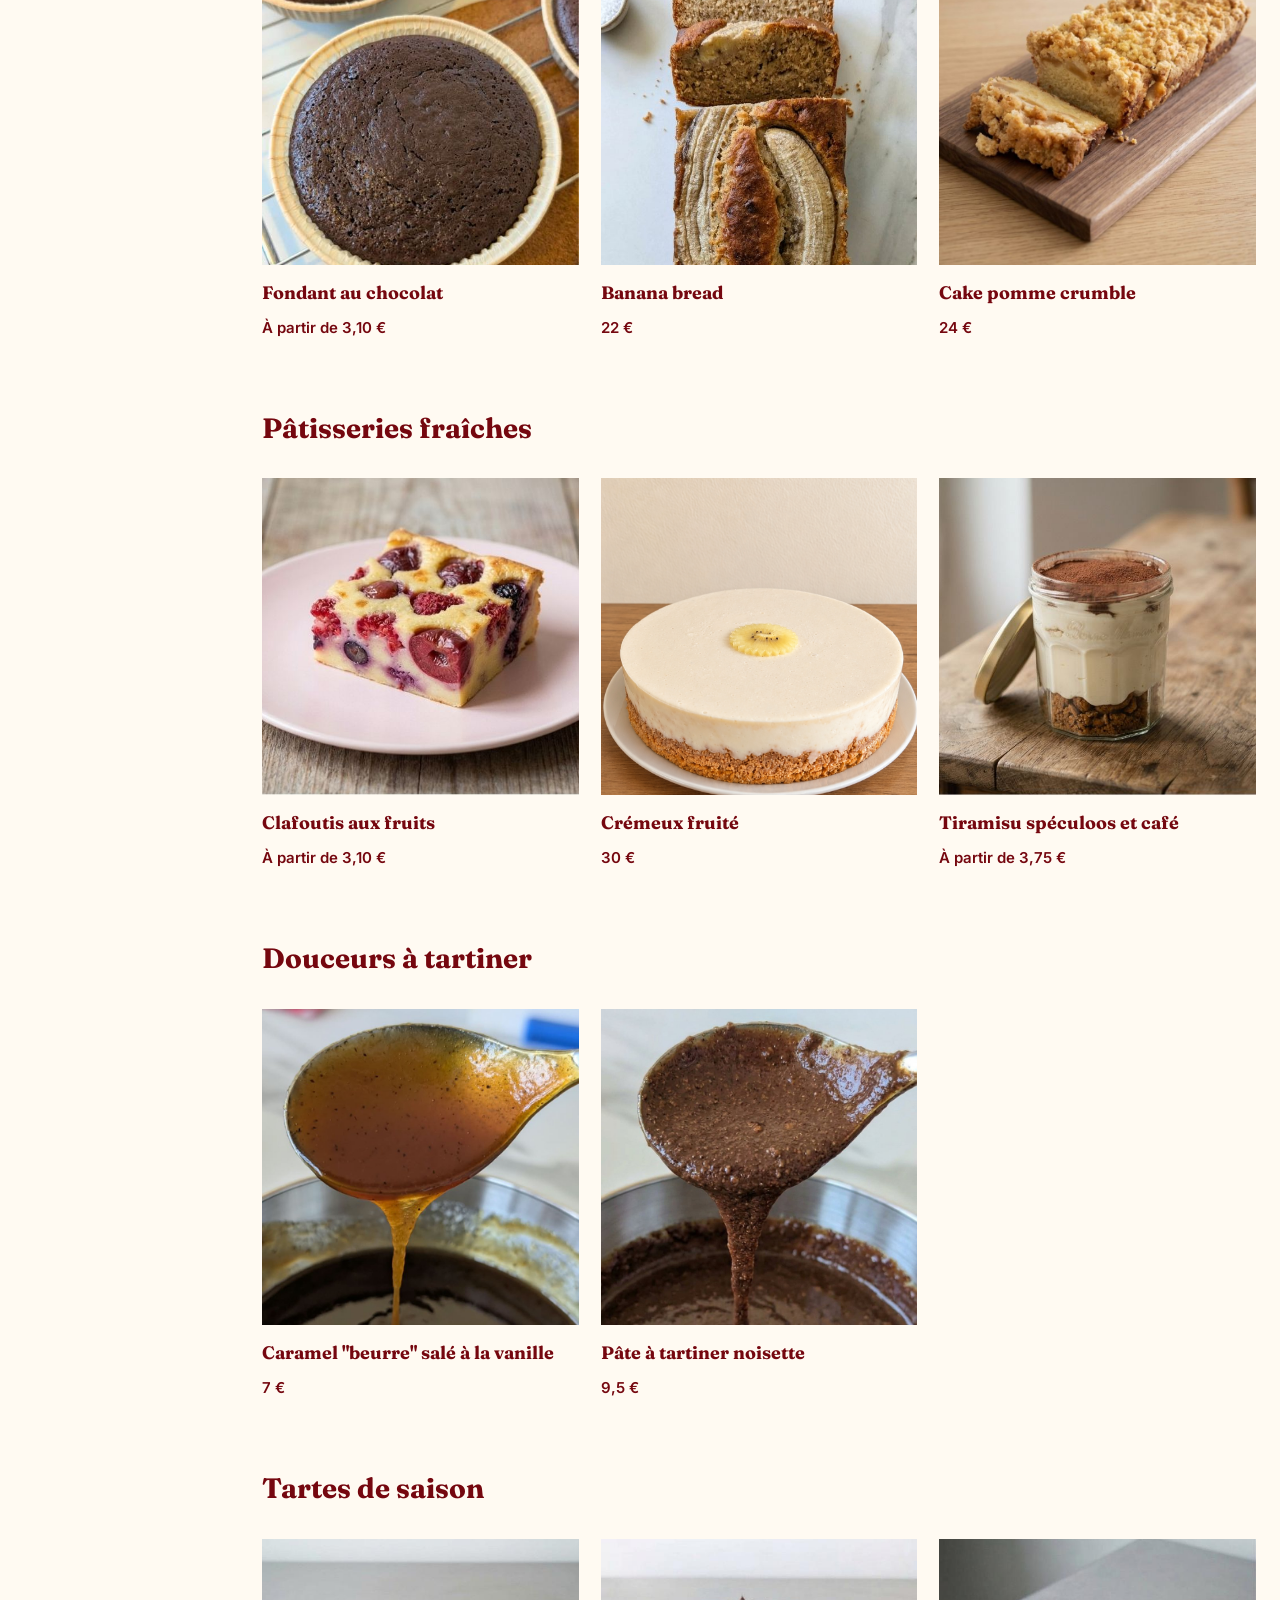
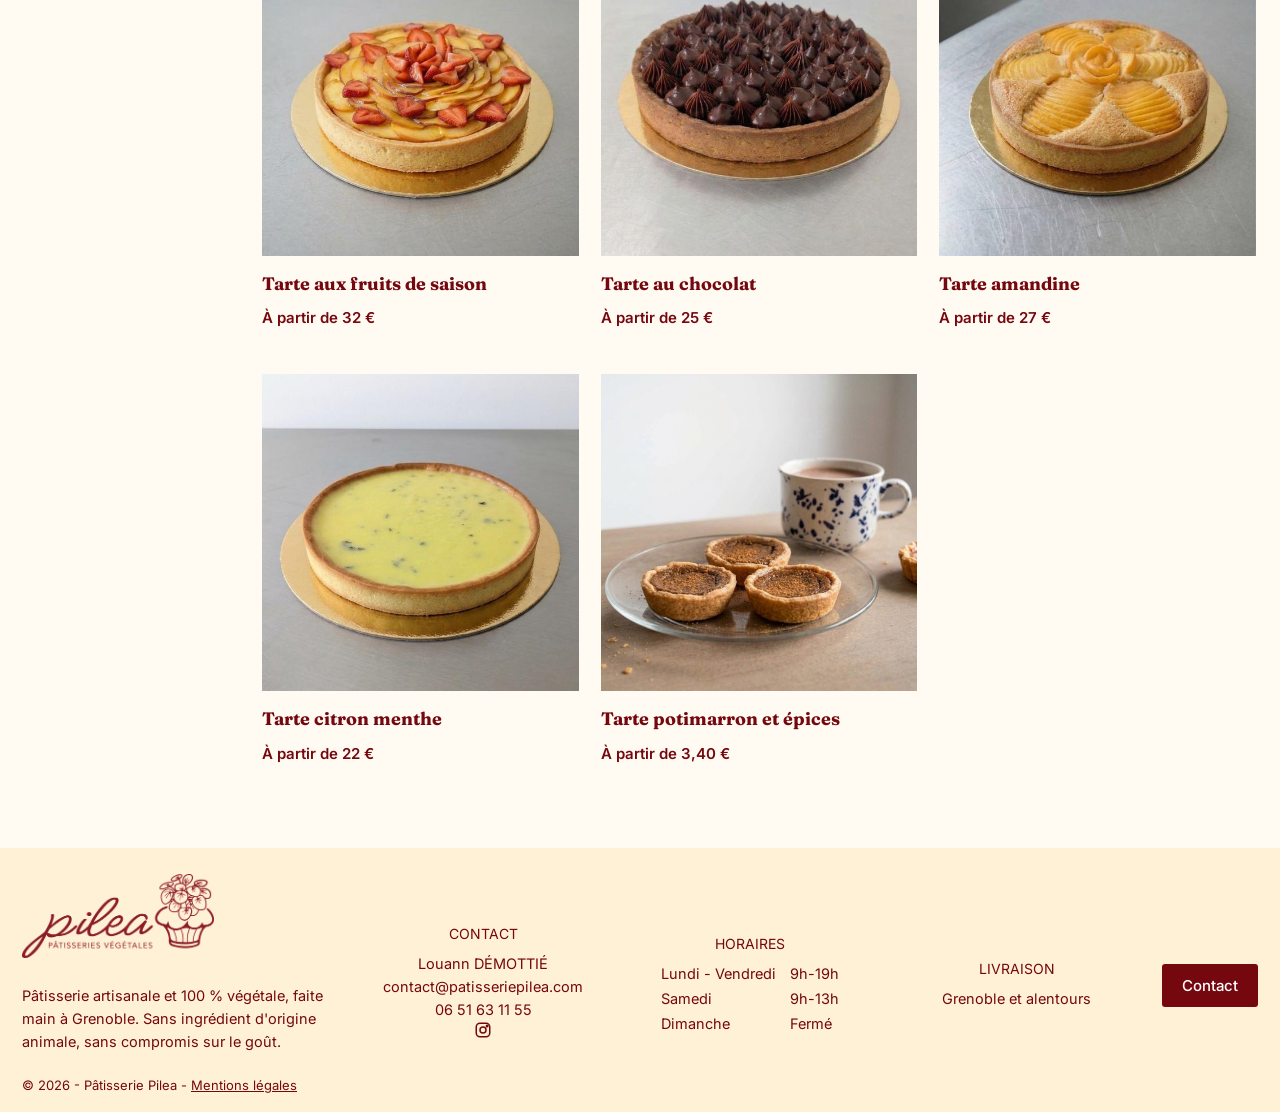
==== commit eda0ceb4: "Add files via upload" ====
--- a/carte.html
+++ b/carte.html
@@ -5,13 +5,16 @@
   <meta name="viewport" content="width=device-width, initial-scale=1, viewport-fit=cover">
   <title>Pâtisserie Pilea - À la carte</title>
   <link rel="stylesheet" href="https://fonts.googleapis.com/css2?family=Fraunces:opsz,wght@9..144,400;9..144,600;9..144,700&family=Inter:wght@400;500;600&display=swap">
-  <link rel="stylesheet" href="style.css">
+  <link rel="stylesheet" href="style.css?v=20261128">
   <link rel="icon" href="favicon.ico" sizes="any">
   <link rel="icon" type="image/png" sizes="32x32" href="favicon-32.png">
   <link rel="icon" type="image/png" sizes="192x192" href="favicon-192.png">
   <link rel="apple-touch-icon" href="apple-touch-icon.png">
 </head>
 <body data-default-page="carte">
+  <div class="topbar" role="region" aria-label="Annonce">
+    <p><span class="nb"><img class="ico ico-start" src="images/icon-attention.png" alt="" width="30" height="30">Précommandes de Noël</span> jusqu’au <a href="contact.html#contact">19 décembre</a>&nbsp;! Commandez vite vos pâtisseries via le formulaire de contact ou à <span class="nb"><a href="mailto:contact@patisseriepilea.com">contact@patisseriepilea.com</a><img class="ico ico-end" src="images/icon-pain-epices.png" alt="" width="24" height="30"></span></p>
+  </div>
   <header>
     <a class="logo" href="index.html#accueil" aria-label="Pâtisserie Pilea – retour à l'accueil"><img src="images/logo-pilea.png" alt="Pilea – Pâtisseries végétales"></a>
     <nav>
@@ -41,13 +44,16 @@
     </section>
 
     <section class="page" id="carte">
+      <div class="band carte-band">
+        <div class="strip" aria-hidden="true"><img src="images/bandeau_pumpkin.jpg" alt="" width="360" height="360" loading="lazy" decoding="async"><img src="images/bandeau_caramel.jpg" alt="" width="360" height="360" loading="lazy" decoding="async"><img src="images/bandeau_fruits.jpg" alt="" width="360" height="360" loading="lazy" decoding="async"><img src="images/bandeau_cinnamon.jpg" alt="" width="360" height="360" loading="lazy" decoding="async"><img src="images/bandeau_entremet.jpg" alt="" width="360" height="360" loading="lazy" decoding="async"><img src="images/bandeau_muffin.jpg" alt="" width="360" height="360" loading="lazy" decoding="async"><img src="images/bandeau_cheesecake.jpg" alt="" width="360" height="360" loading="lazy" decoding="async"><img src="images/bandeau_banana.jpg" alt="" width="360" height="360" loading="lazy" decoding="async"><img src="images/bandeau_amandine.jpg" alt="" width="360" height="360" loading="lazy" decoding="async"><img src="images/bandeau_pumpkin.jpg" alt="" width="360" height="360" loading="lazy" decoding="async"><img src="images/bandeau_caramel.jpg" alt="" width="360" height="360" loading="lazy" decoding="async"><img src="images/bandeau_fruits.jpg" alt="" width="360" height="360" loading="lazy" decoding="async"><img src="images/bandeau_cinnamon.jpg" alt="" width="360" height="360" loading="lazy" decoding="async"><img src="images/bandeau_entremet.jpg" alt="" width="360" height="360" loading="lazy" decoding="async"><img src="images/bandeau_muffin.jpg" alt="" width="360" height="360" loading="lazy" decoding="async"><img src="images/bandeau_cheesecake.jpg" alt="" width="360" height="360" loading="lazy" decoding="async"><img src="images/bandeau_banana.jpg" alt="" width="360" height="360" loading="lazy" decoding="async"><img src="images/bandeau_amandine.jpg" alt="" width="360" height="360" loading="lazy" decoding="async"></div>
+        <h1 class="title">À la carte</h1>
+      </div>
       <div class="menu">
-        <h1 class="title">À la carte</h1>
         <p class="intro">Tarifs destinés à la vente aux particuliers.<br>Pour les <b>professionnels</b>, merci de prendre contact avec moi pour recevoir le <b>catalogue B2B</b>.</p>
         <div class="carte-layout">
           <nav class="carte-nav" aria-label="Sections de la carte">
             <button type="button" data-s="all" class="on" aria-current="true">Voir tout</button>
-            <button type="button" data-s="nouv">Nouveautés</button>
+            <button type="button" data-s="nouv">Pour les fêtes</button>
             <button type="button" data-s="0">Gâteaux de voyage</button>
             <button type="button" data-s="1">Pâtisseries fraîches</button>
             <button type="button" data-s="2">Douceurs à tartiner</button>
@@ -55,7 +61,7 @@
           </nav>
           <div class="carte-content all">
           <section class="carte-sec" data-s="nouv">
-            <h2>Nouveautés</h2>
+            <h2>Pour les fêtes</h2>
             <div class="grid" id="g0"></div>
             <div class="next-wrap"><span>Suivant</span><button type="button" class="btn next" data-go="0">Gâteaux de voyage</button></div>
           </section>
@@ -228,6 +234,6 @@
     <div class="copy">© 2026 - Pâtisserie Pilea - <a href="index.html#mentions">Mentions légales</a></div>
   </footer>
 
-  <script src="script.js"></script>
+  <script src="script.js?v=20261128"></script>
 </body>
 </html>
--- a/style.css
+++ b/style.css
@@ -4,6 +4,8 @@
 --wine: #75070F;
 --rose: #EFC6C6;
 --soft: #9B3A40;
+--bar: 44px;
+--brique: #7f2727;
 color-scheme: light;
 box-sizing: border-box;
 padding-top: env(safe-area-inset-top, 0px);
@@ -101,8 +103,8 @@
 
 .hero {
 background: var(--cream) center 35%/cover no-repeat;
-min-height: max(calc(100vh - 130px), 60vw);
-min-height: max(calc(100svh - 130px), 60vw);
+min-height: max(calc(100vh - 130px - var(--bar)), 60vw);
+min-height: max(calc(100svh - 130px - var(--bar)), 60vw);
 flex-direction: column;
 justify-content: center;
 padding: 64px 8vw;
@@ -195,8 +197,78 @@
 line-height: 1.55;
 }
 
-#apropos .band .title {
+#apropos .band .title, #carte .band .title {
 padding: clamp(30px, 3.4vw, 46px) 16px;
+}
+
+/* Bandeau d'annonce, tout en haut de chaque page */
+.topbar {
+background: var(--brique);
+color: #fff;
+text-align: center;
+padding: 9px 16px;
+}
+
+.topbar p {
+margin: 0;
+font-size: clamp(13px, 1.2vw, 20px);
+line-height: 1.4;
+}
+
+.topbar a {
+color: #fff;
+}
+
+.topbar .nb {
+white-space: nowrap;
+}
+
+.topbar .ico {
+height: 1.5em;
+width: auto;
+vertical-align: middle;
+margin-top: -.2em;
+}
+
+.topbar .ico-start {
+margin-right: .45em;
+}
+
+.topbar .ico-end {
+margin-left: .45em;
+}
+
+/* Bandeau « À la carte » : même taille que « À propos », avec photos en transparence */
+.carte-band {
+position: relative;
+overflow: hidden;
+background: var(--brique);
+}
+
+.carte-band .strip {
+position: absolute;
+top: 0;
+bottom: 0;
+left: -3vw;
+display: flex;
+}
+
+.carte-band .strip img {
+flex: none;
+height: 100%;
+width: auto;
+aspect-ratio: 1 / 1;
+object-fit: cover;
+opacity: .36;
+display: block;
+}
+
+.carte-band .title {
+position: relative;
+}
+
+#carte .menu .intro {
+margin-top: 36px;
 }
 
 .menu {
@@ -531,6 +603,9 @@
 .menu .intro {
 font-size: 16px;
 margin-bottom: 30px;
+}
+#carte .menu .intro {
+margin-top: 26px;
 }
 .carte-layout {
 grid-template-columns: 1fr;
@@ -888,8 +963,8 @@
 }
 
 .contact-intro {
-max-width: 48em;
-margin: 28px auto 0;
+max-width: 60em;
+margin: 24px auto 0;
 padding: 0 16px;
 text-align: center;
 font-size: 16px;
@@ -899,15 +974,18 @@
 .contact-grid {
 display: grid;
 grid-template-columns: minmax(0, 1.5fr) minmax(0, 1fr);
-gap: clamp(28px, 6vw, 72px);
-align-items: start;
-max-width: 960px;
+gap: clamp(24px, 4vw, 56px);
+align-items: stretch;
+width: 100%;
+max-width: 1240px;
 margin: 0 auto;
-padding: clamp(28px, 4vw, 48px) 24px clamp(40px, 6vw, 72px);
+box-sizing: border-box;
+padding: clamp(24px, 3vw, 40px) clamp(20px, 4vw, 56px) clamp(40px, 5vw, 64px);
 }
 
 .contact-grid form {
 padding: 0;
+gap: 4px;
 }
 
 .contact-grid form label {
@@ -918,12 +996,20 @@
 margin: 0;
 }
 
+.contact-grid form input[type=text],
+.contact-grid form input[type=email],
+.contact-grid form input[type=tel] {
+padding: 9px 10px;
+}
+
+/* La photo prend la hauteur du formulaire (du haut du 1er champ au bas du bouton) */
 .contact-grid img {
+display: block;
 width: 100%;
-aspect-ratio: 794 / 1031;
-height: auto;
+height: 0;
+min-height: calc(100% - 30px);
+margin-top: 30px;
 object-fit: cover;
-display: block;
 }
 
 @media (max-width: 760px) {
@@ -932,38 +1018,30 @@
 gap: 32px;
 }
 .contact-grid img {
-max-width: 320px;
+height: auto;
+min-height: 0;
 margin: 0 auto;
+max-width: 340px;
+aspect-ratio: 794 / 1031;
 }
 }
 
 .contact-grid {
-max-width: 880px;
-grid-template-columns: minmax(0, 1.45fr) minmax(0, 1fr);
-}
-
-.contact-grid form {
-gap: 4px;
-}
-
-.contact-grid form input[type=text],
-.contact-grid form input[type=email],
-.contact-grid form input[type=tel] {
-padding: 8px 10px;
-}
-
-.contact-grid img {
-margin-top: 30px;
+max-width: 1400px;
+padding-left: clamp(20px, 3.5vw, 48px);
+padding-right: clamp(20px, 3.5vw, 48px);
+}
+
+.contact-intro {
+max-width: 80em;
+}
+
+#msg:empty {
+display: none;
 }
 
 @media (max-width: 760px) {
 .contact-grid img {
-margin-top: 0;
-}
-}
-
-@media (max-width: 760px) {
-.contact-grid {
-grid-template-columns: 1fr;
-}
-}
+max-width: 420px;
+}
+}
